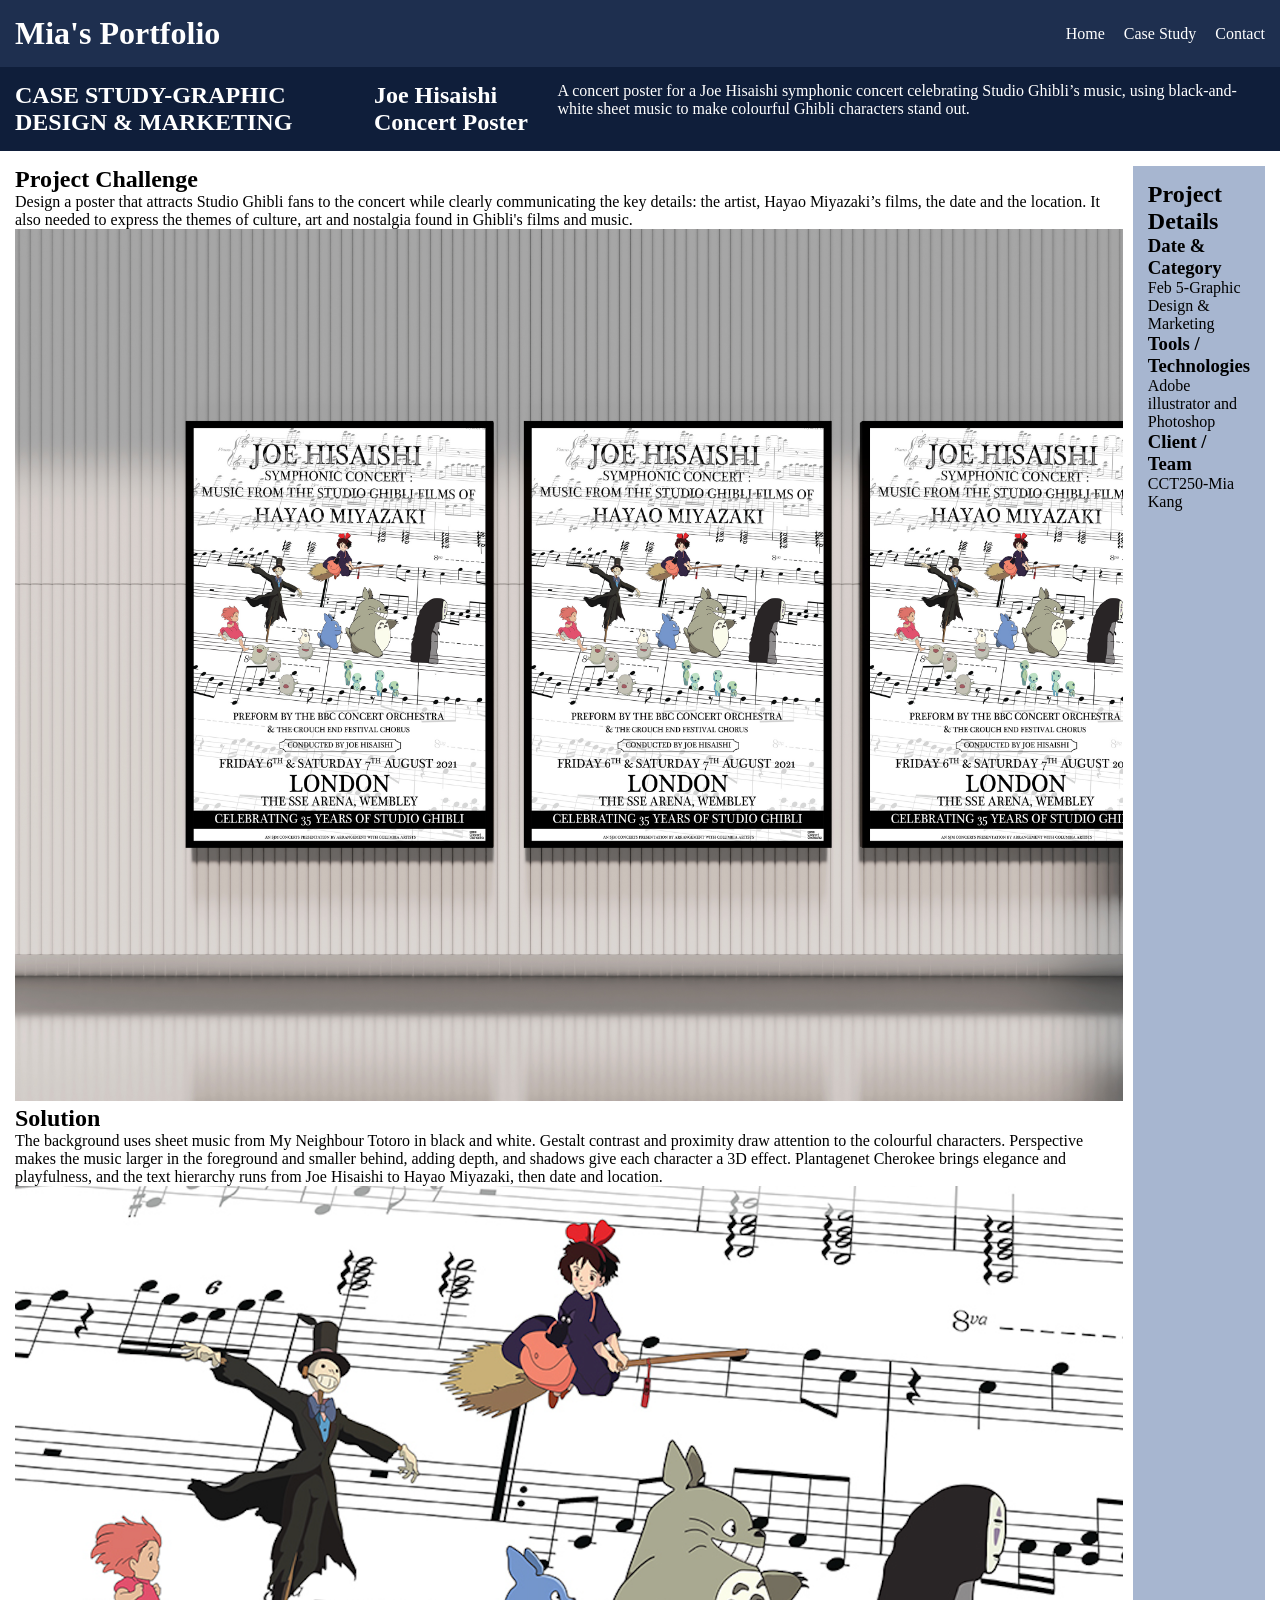
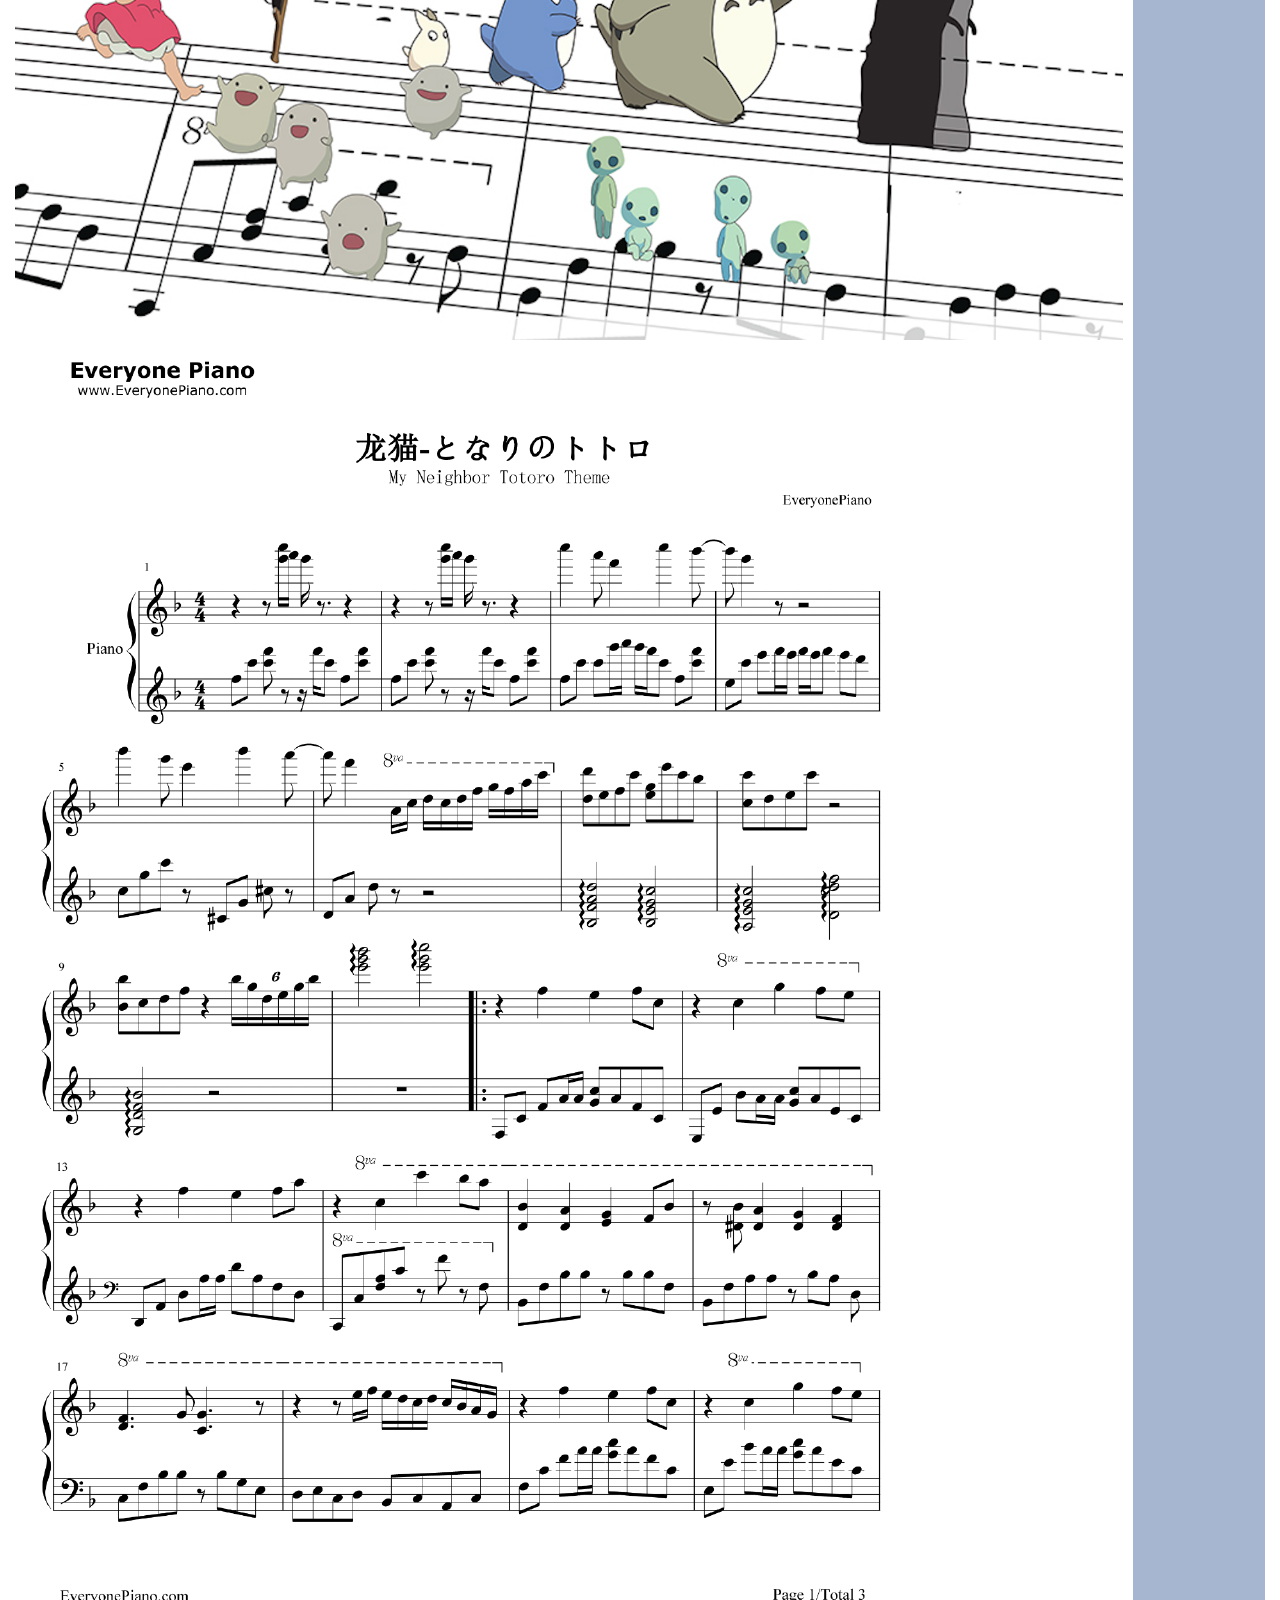
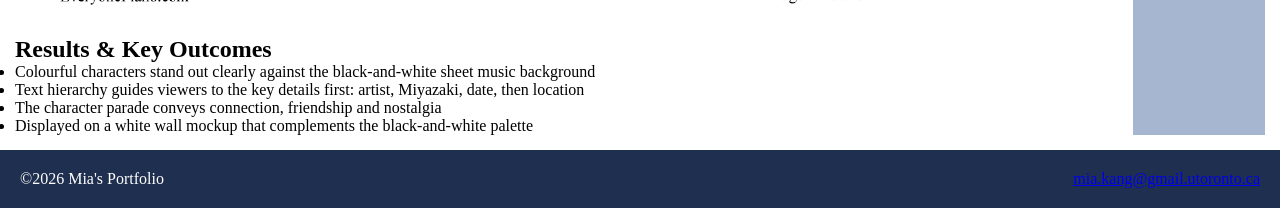
==== detail.html @ 358d39ec "ver2" ====
<!DOCTYPE html>
<html lang="en">
<head>
    <meta charset="UTF-8">
    <meta name="viewport" content="width=device-width, initial-scale=1.0">
    <title>PAGE 2</title>
    <link rel="stylesheet" href="css/style2.css"/>
</head>
<body>
    <header class="site-header">
        <h1>Mia's Portfolio</h1>
        <nav>
            <a href="index.html">Home</a>
            <a href="#">Case Study</a>
            <a href="mailto:mia.kang@gmail.utoronto.ca">Contact</a>
        </nav>
    </header>

    <main class="detail-layout">
        <section class="detail-hero">
            <h2>CASE STUDY-GRAPHIC DESIGN & MARKETING</h2>
            <h1>Joe Hisaishi Concert Poster</h1>
            <p>A concert poster for a Joe Hisaishi symphonic concert celebrating Studio Ghibli’s music, using black-and-white sheet music to make colourful Ghibli characters stand out.</p>
        </section>

        <section class="content-grid">
            <article class="Main_content_article_body">
                <h2>Project Challenge</h2>
                <p>Design a poster that attracts Studio Ghibli fans to the concert while clearly communicating the key details: the artist, Hayao Miyazaki’s films, the date and the location. It also needed to express the themes of culture, art and nostalgia found in Ghibli's films and music.</p>
                <img src="img/poster.jpg"/>
                <h2>Solution</h2>
                <p>The background uses sheet music from My Neighbour Totoro in black and white. Gestalt contrast and proximity draw attention to the colourful characters. Perspective makes the music larger in the foreground and smaller behind, adding depth, and shadows give each character a 3D effect. Plantagenet Cherokee brings elegance and playfulness, and the text hierarchy runs from Joe Hisaishi to Hayao Miyazaki, then date and location.</p>
                <img src="img/Joe_Hisaishi.jpg"/>
                <img src="img/music_sheet.jpg"/>
                <h2>Results & Key Outcomes</h2>
                <ul>
                    <li>Colourful characters stand out clearly against the black-and-white sheet music background</li>
                    <li>Text hierarchy guides viewers to the key details first: artist, Miyazaki, date, then location</li>
                    <li>The character parade conveys connection, friendship and nostalgia</li>
                    <li>Displayed on a white wall mockup that complements the black-and-white palette</li>
                </ul>
            </article>
            <article class="Spec_Sidebar">
                <h2>Project Details</h2>
                <h3>Date & Category</h3>
                <p>Feb 5-Graphic Design & Marketing</p>
                <h3>Tools / Technologies</h3>
                <p>Adobe illustrator and Photoshop</p>
                <h3>Client / Team</h3>
                <p>CCT250-Mia Kang</p>
            </article>
        </section>
    </main>
    
    <footer class="site-footer">
        <p>&copy;2026 Mia's Portfolio</p>
        <a href="#">mia.kang@gmail.utoronto.ca</a>
    </footer>
</body>
</html>
---- css/style2.css ----
*{
    padding:0px;
    margin:0px;
    box-sizing: border-box;
}

.site-header {
    display: flex;
    justify-content: space-between;
    align-items: center;
    background-color: #1E2F4F;
    padding: 15px;
    color: white;
}

.site-header img{
    height: 40px;
    width: auto;
}

.site-header nav a{
    margin-left: 15px;
    text-decoration: none;
    color: white;
}

.detail-hero{
    display: flex;
    color: white;
    background-color: #0f1e3a;
    padding: 15px;
}

.content-grid{
    display: flex;
    grid-template-columns: 3fr 1fr;
    padding: 15px;
    gap: 10px;
}

.Main_content_article_body img{
    max-width: 100%;
}

.Spec_Sidebar{
    background-color: #A7b6D0;
    padding: 15px;
}

.site-footer{
    display:flex;
    justify-content: space-between;
    align-items: center;
    background-color: #1e2f4f;
    color: white;
    padding: 20px;
}

@media(max-width:768px){
    .hero-grid{
        grid-template-columns: 1fr;
    }
    .cards-gallery{
        grid-template-columns: 1fr;
    }
}
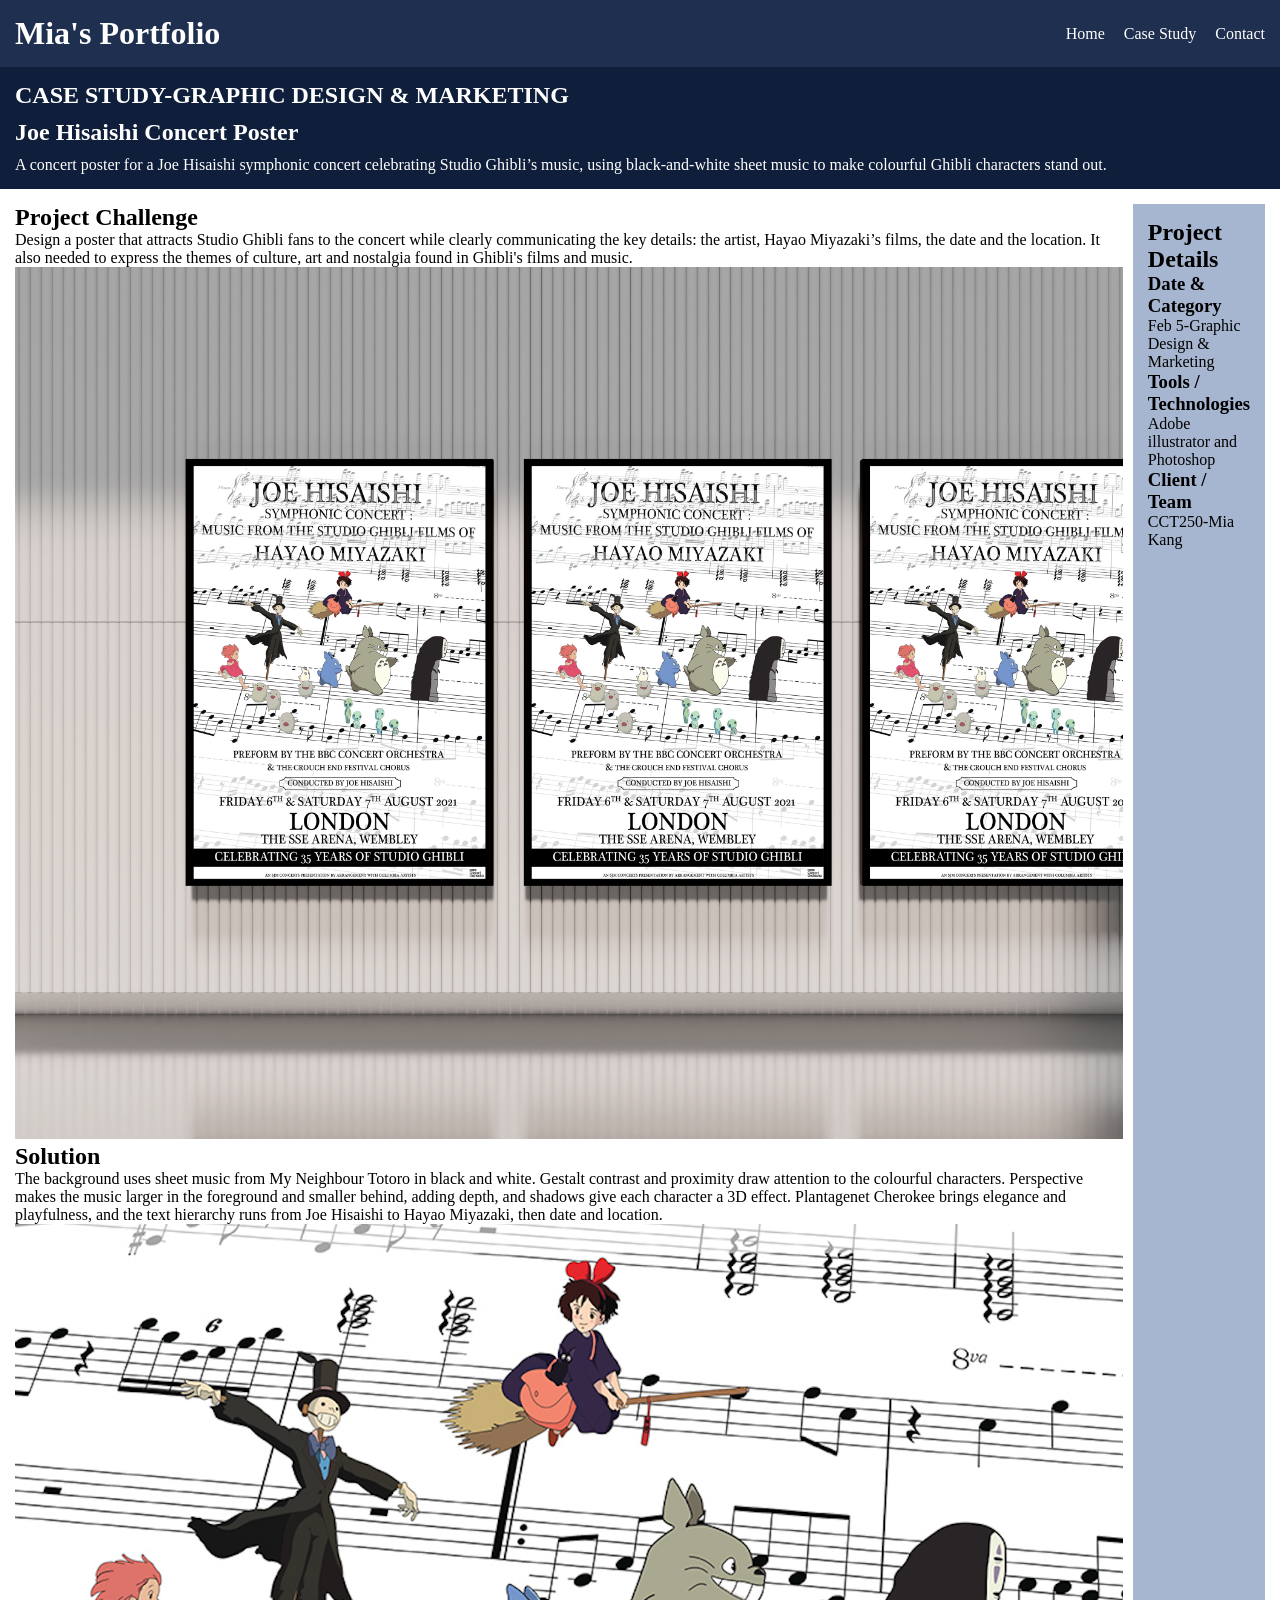
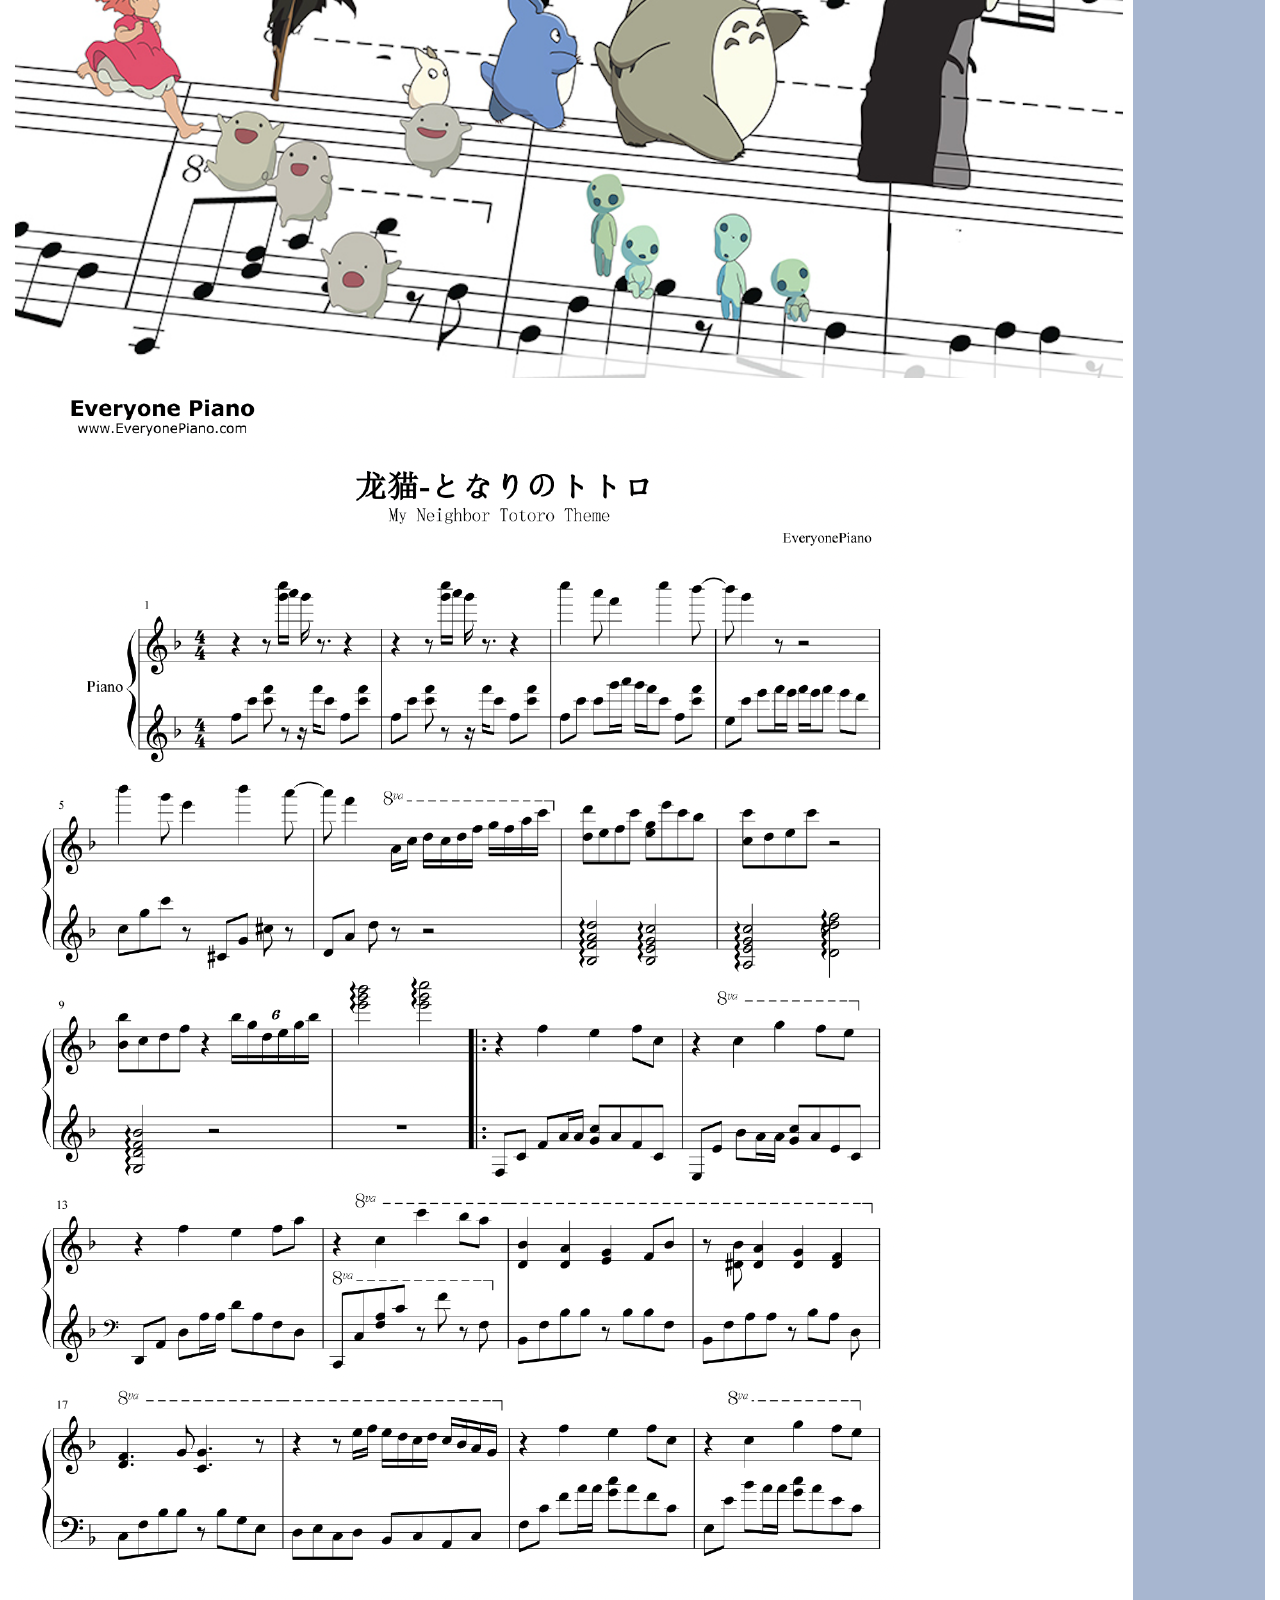
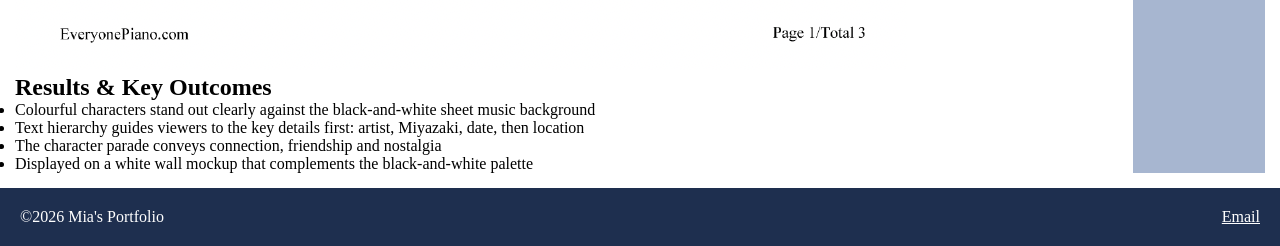
==== commit 656c51a3: "ver5" ====
--- a/detail.html
+++ b/detail.html
@@ -54,7 +54,7 @@
     
     <footer class="site-footer">
         <p>&copy;2026 Mia's Portfolio</p>
-        <a href="#">mia.kang@gmail.utoronto.ca</a>
+        <a href="mia.kang@mail.utoronto.ca">Email</a>
     </footer>
 </body>
 </html>
--- a/css/style2.css
+++ b/css/style2.css
@@ -26,9 +26,11 @@
 
 .detail-hero{
     display: flex;
+    flex-direction: column;
     color: white;
     background-color: #0f1e3a;
     padding: 15px;
+    gap: 10px;
 }
 
 .content-grid{
@@ -45,6 +47,7 @@
 .Spec_Sidebar{
     background-color: #A7b6D0;
     padding: 15px;
+    gap: 10px;
 }
 
 .site-footer{
@@ -55,12 +58,11 @@
     color: white;
     padding: 20px;
 }
+.site-footer a{
+    color: white;
+}
 
 @media(max-width:768px){
-    .hero-grid{
+    .Spec_Sidebar{
         grid-template-columns: 1fr;
-    }
-    .cards-gallery{
-        grid-template-columns: 1fr;
-    }
 }
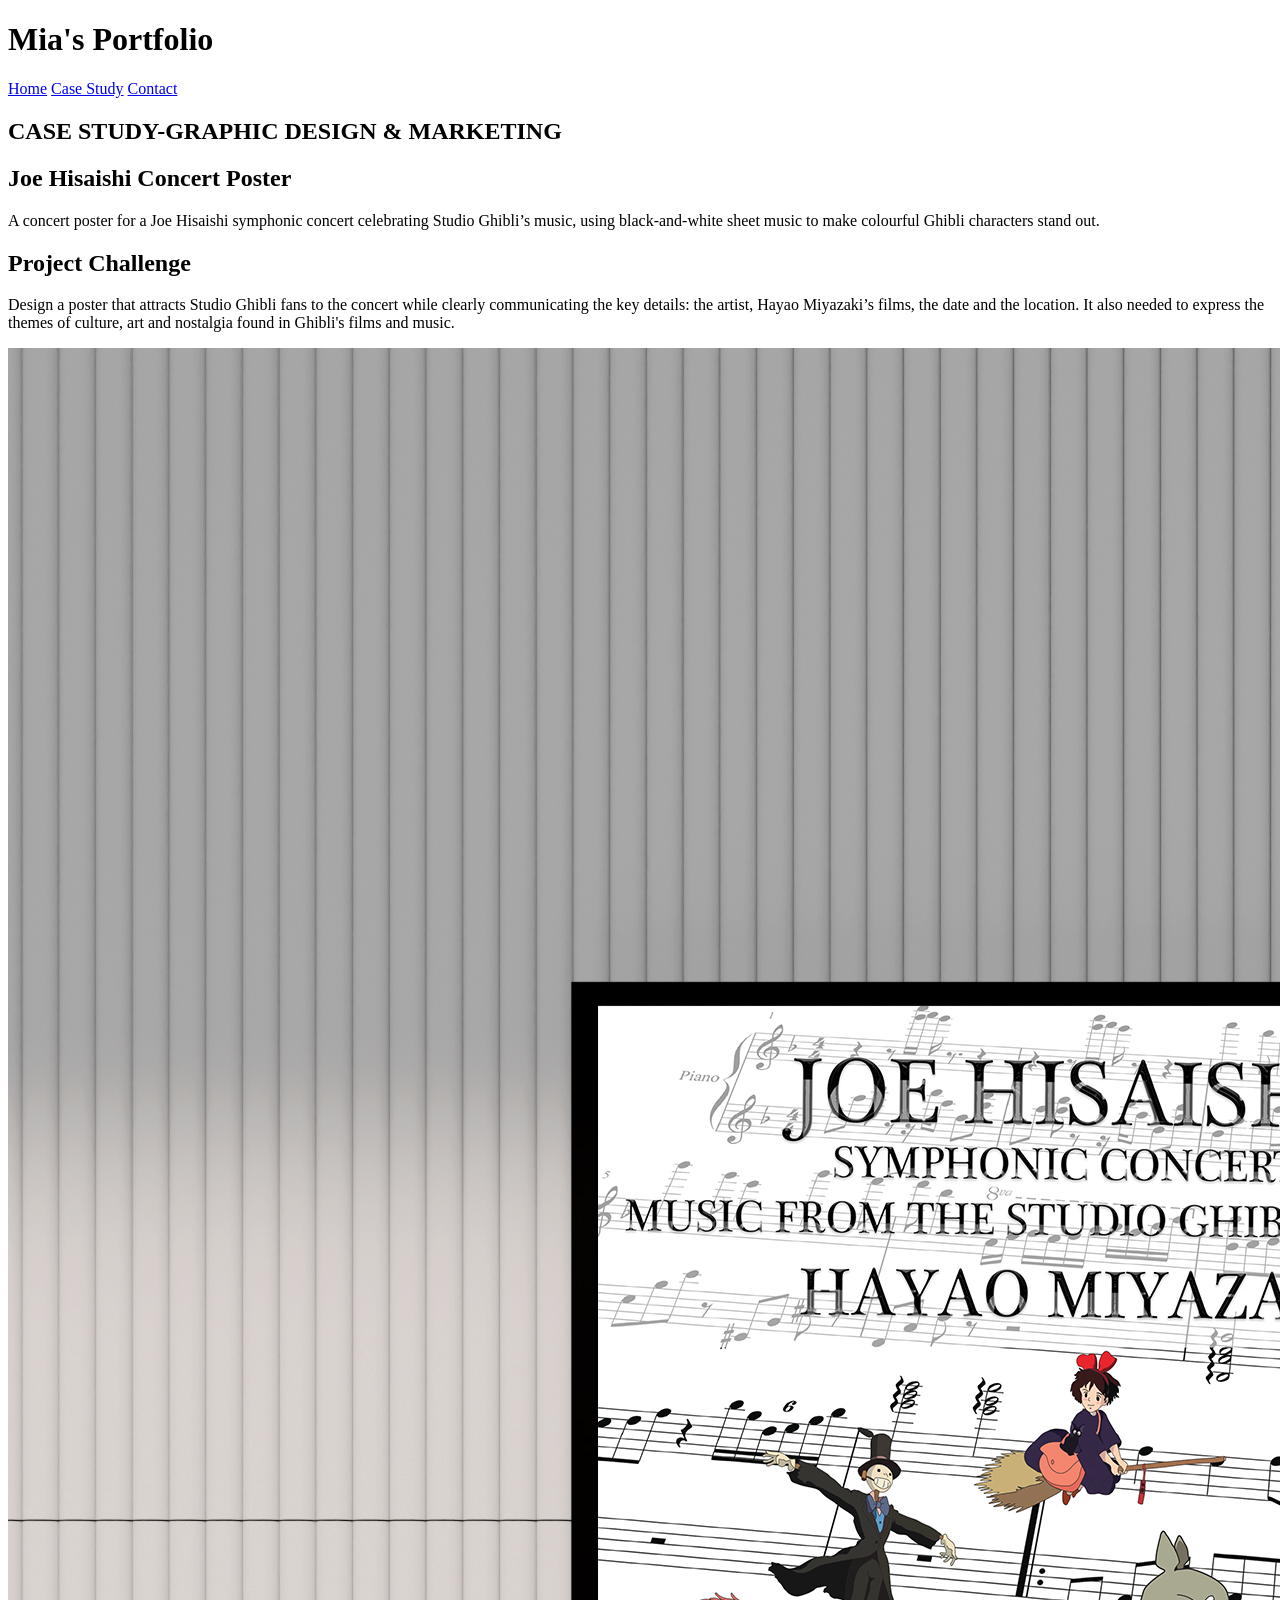
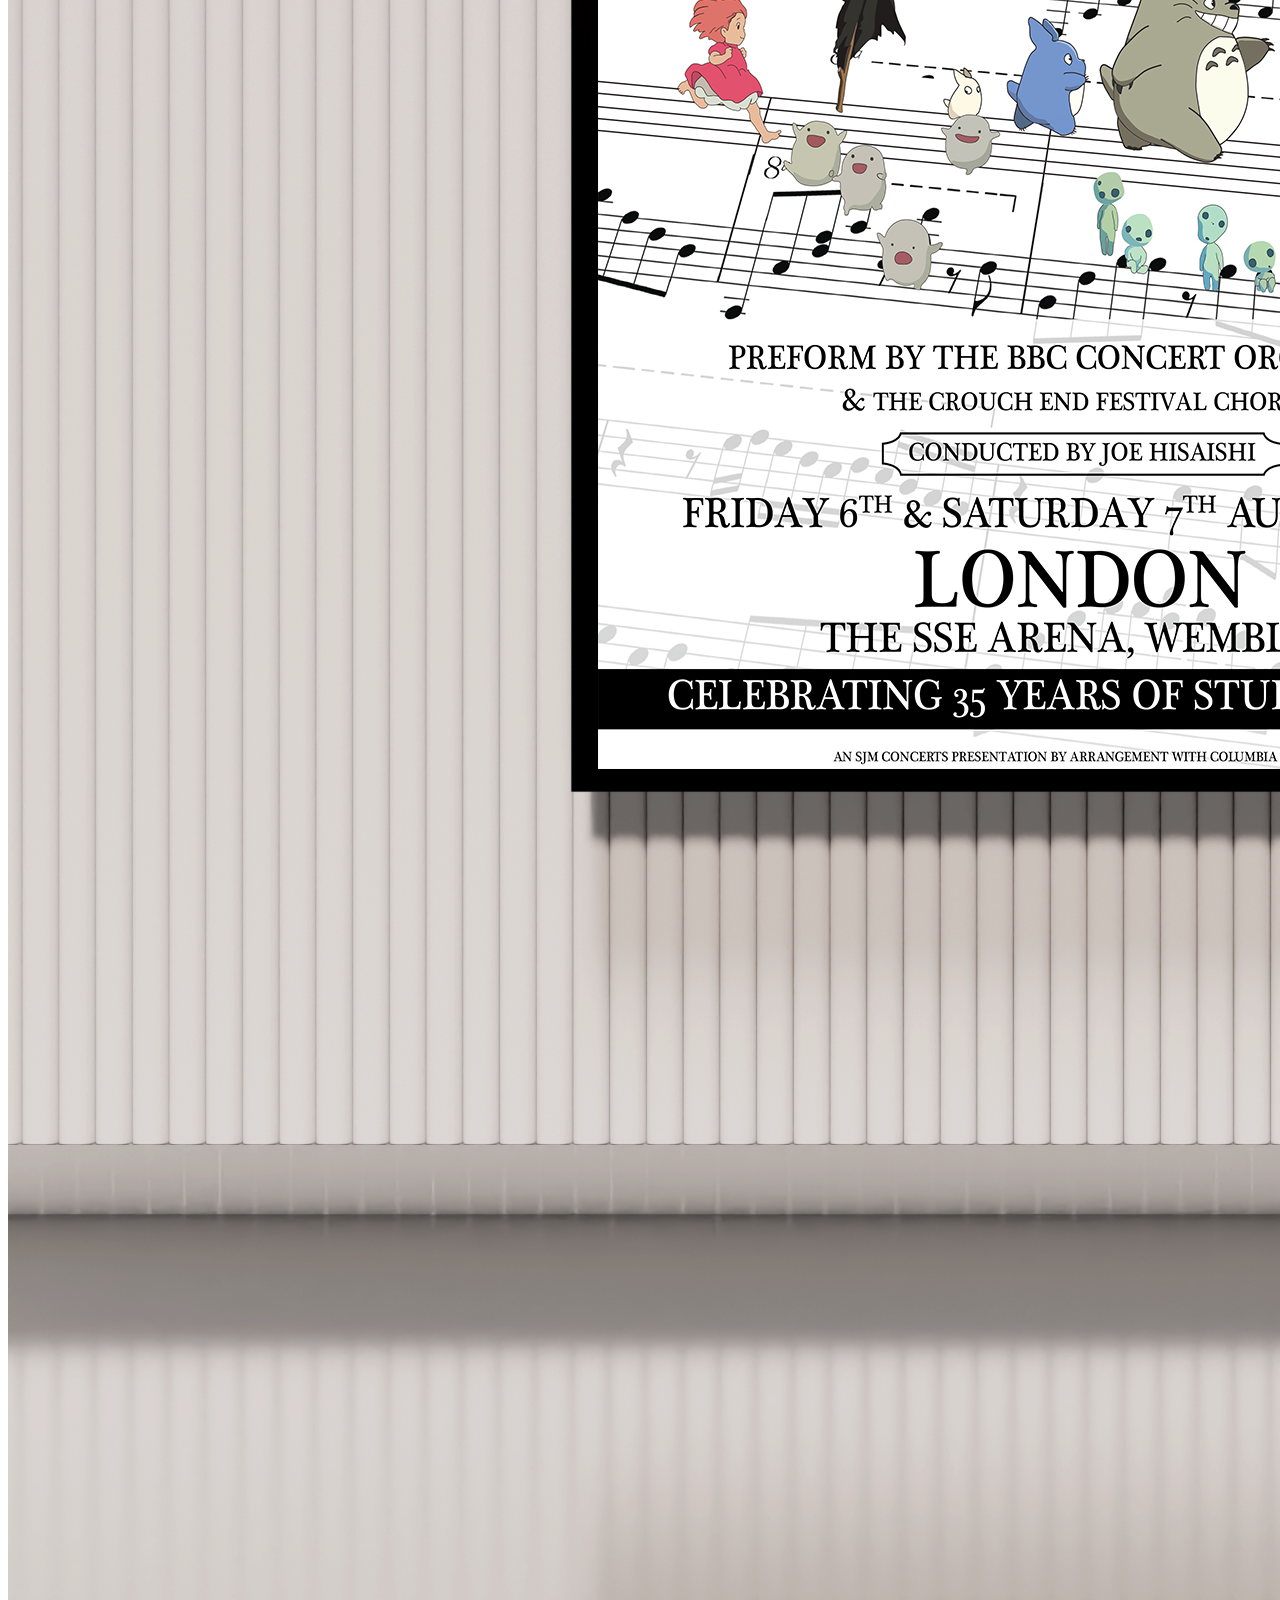
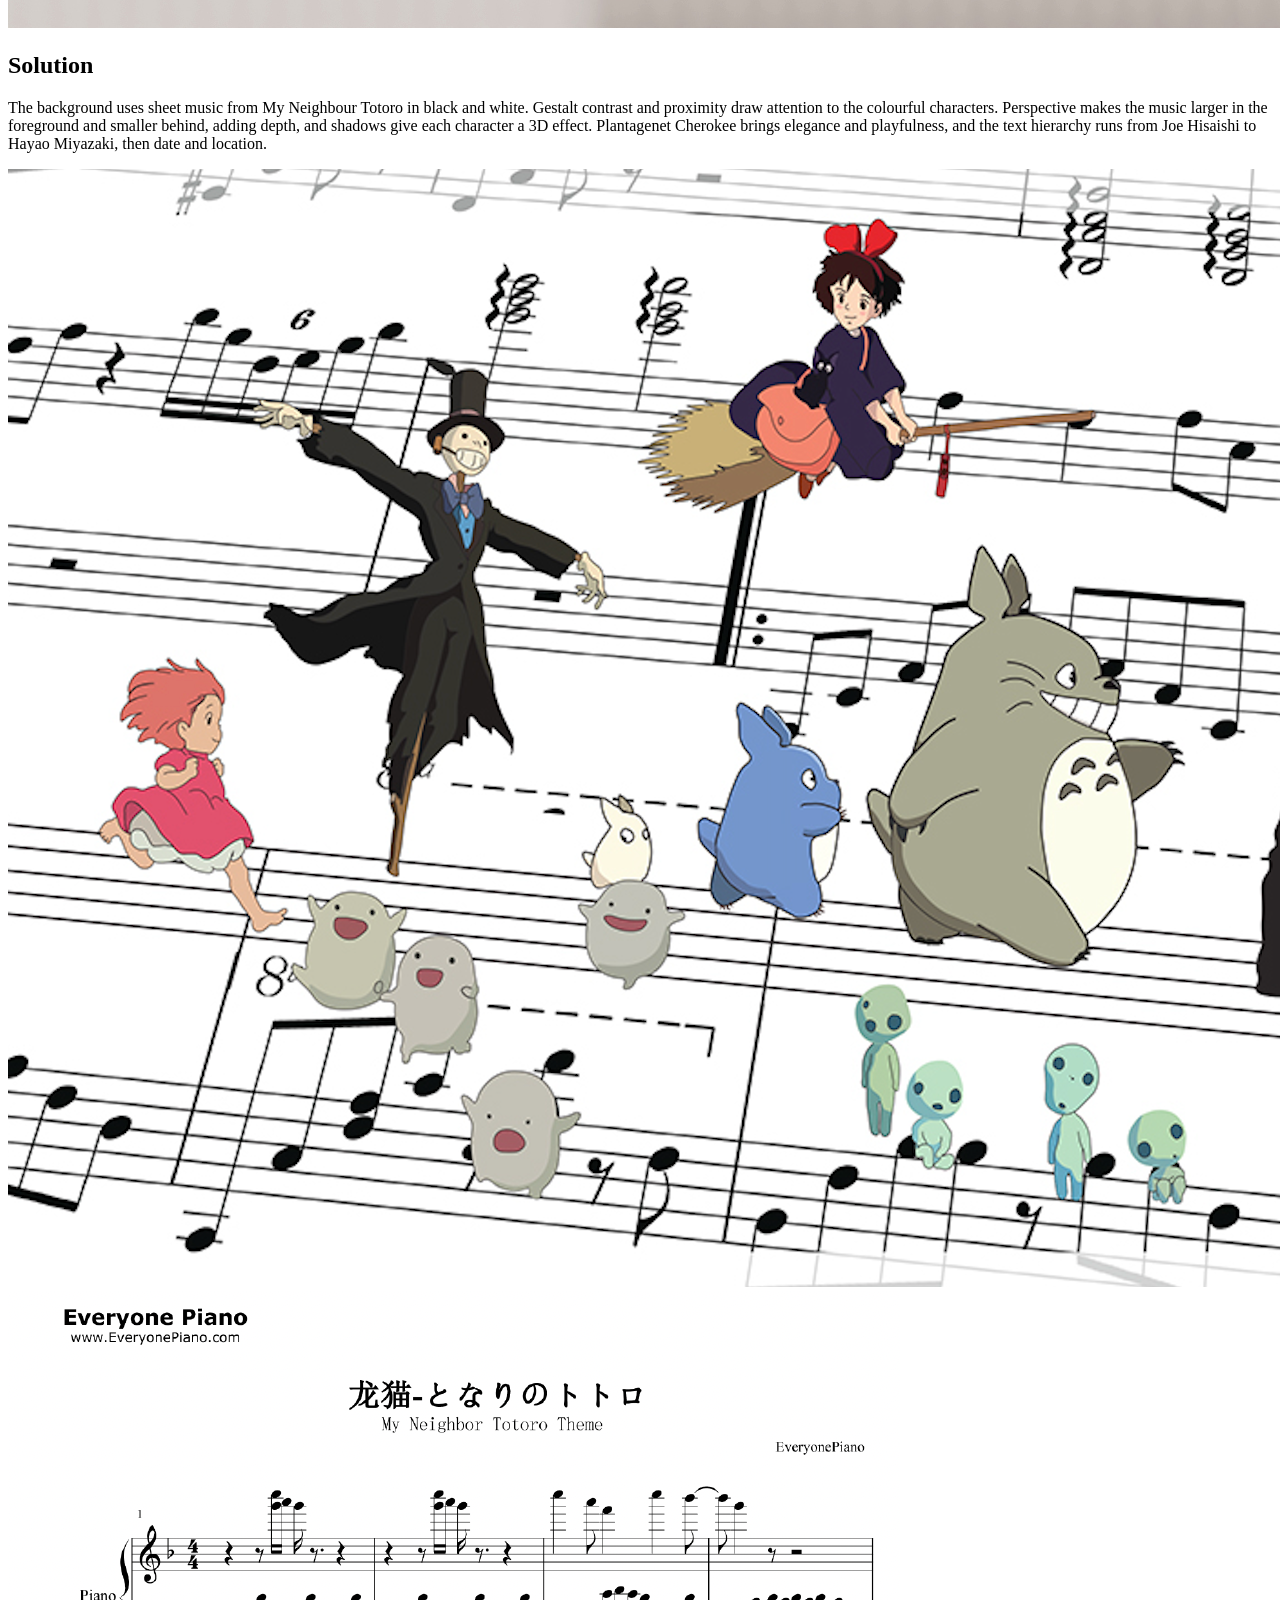
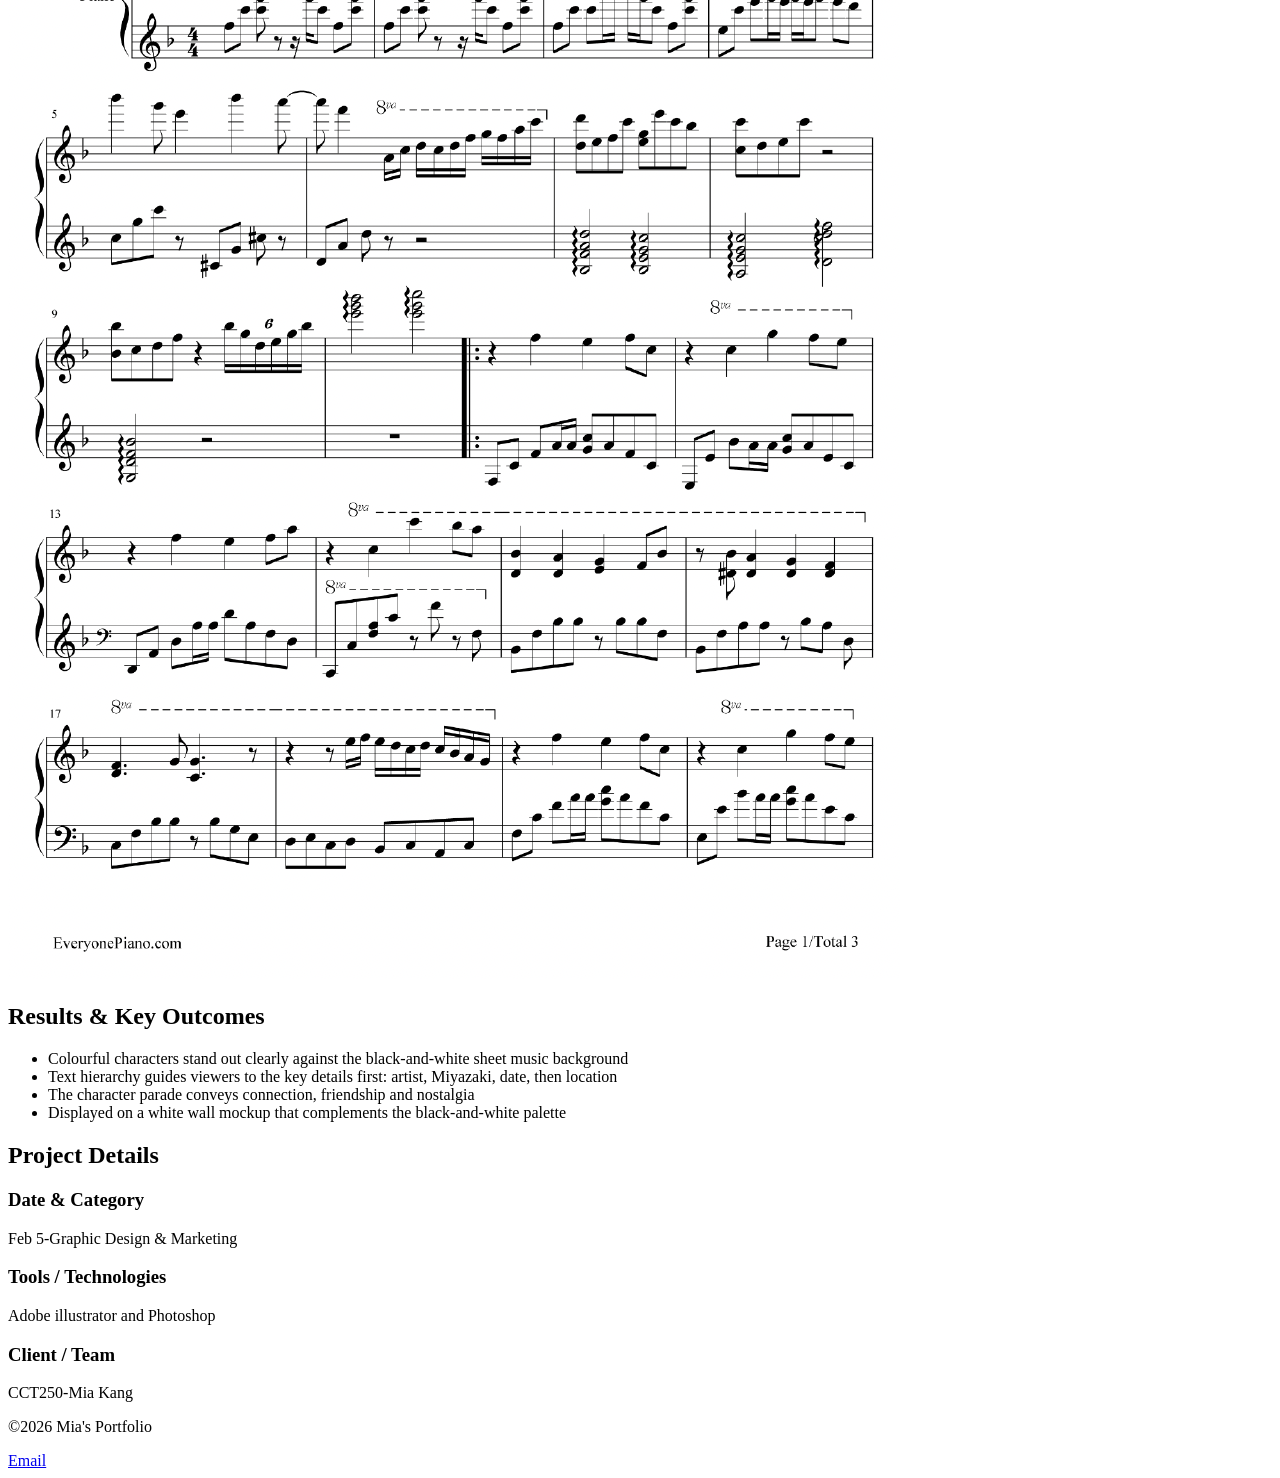
==== commit 2411c1d9: "ver6" ====
--- a/detail.html
+++ b/detail.html
@@ -54,7 +54,7 @@
     
     <footer class="site-footer">
         <p>&copy;2026 Mia's Portfolio</p>
-        <a href="mia.kang@mail.utoronto.ca">Email</a>
+        <a href="mailto:mia.kang@mail.utoronto.ca">Email</a>
     </footer>
 </body>
 </html>
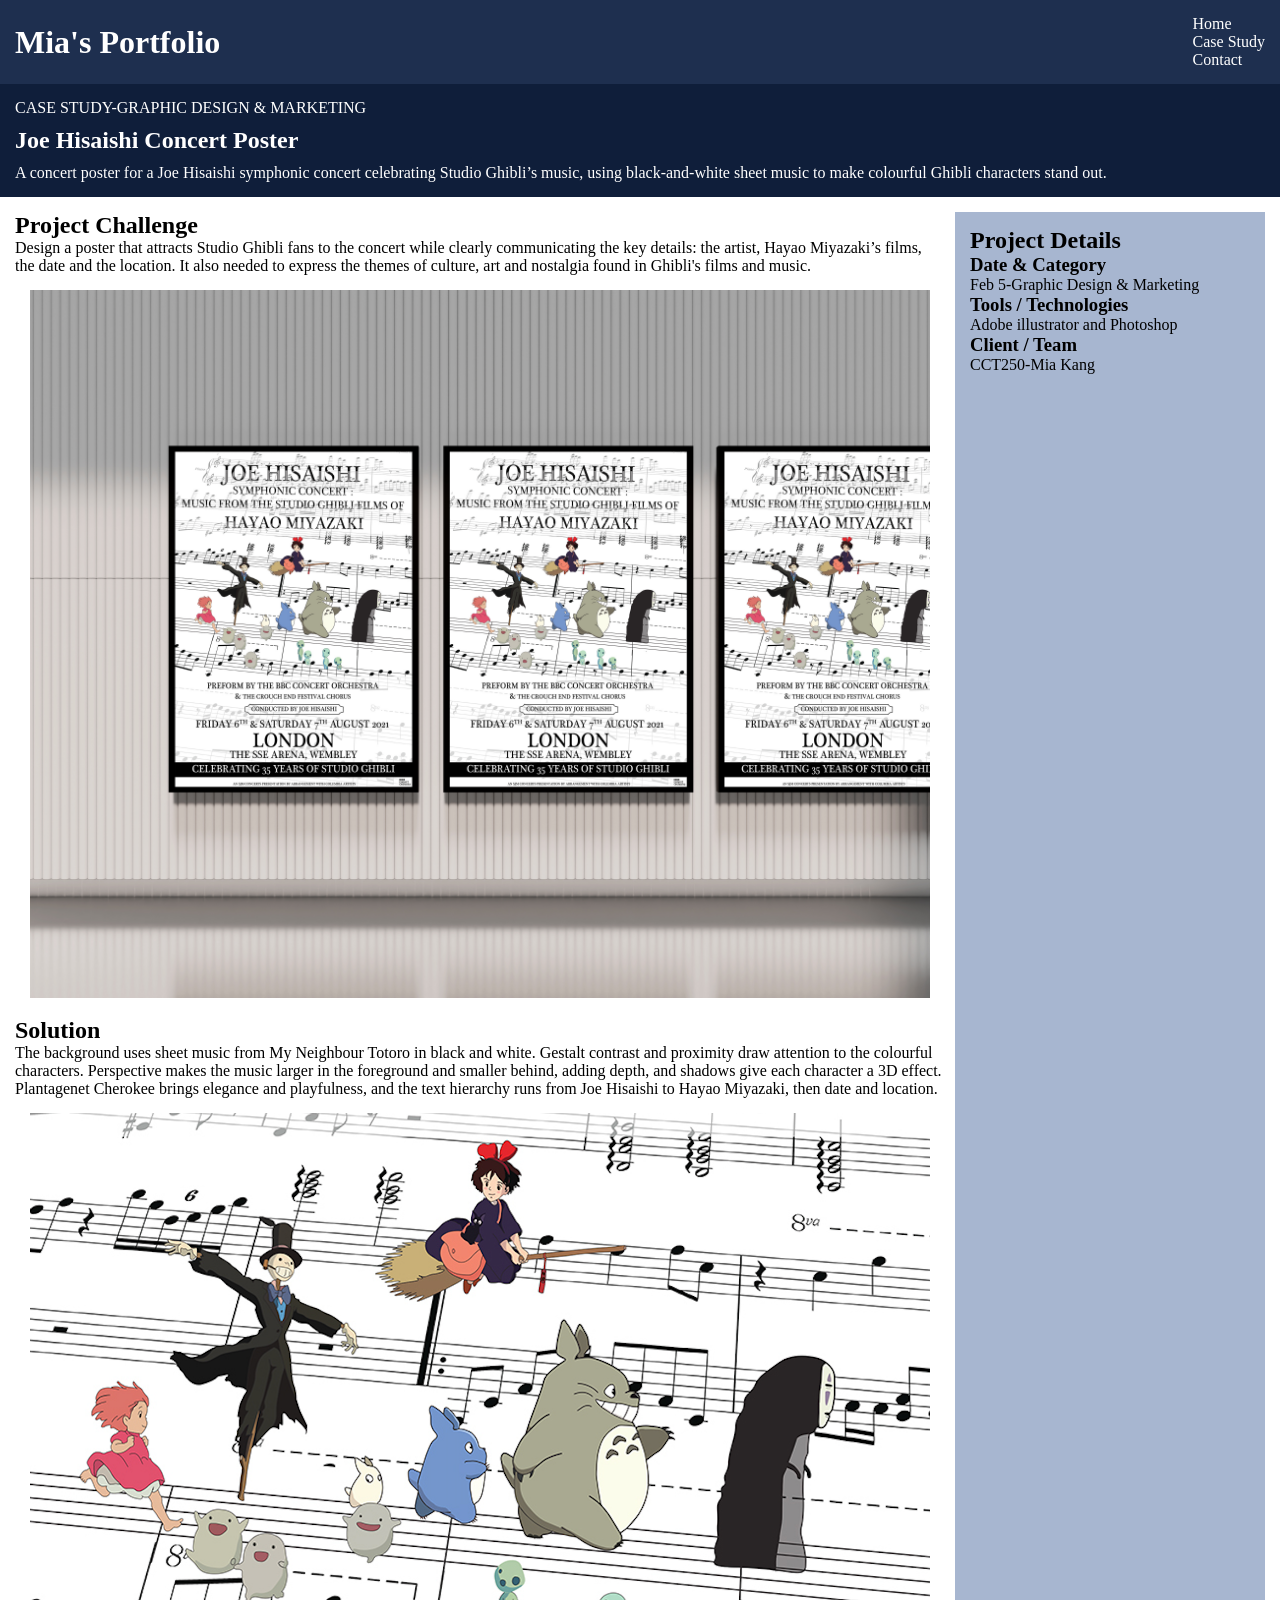
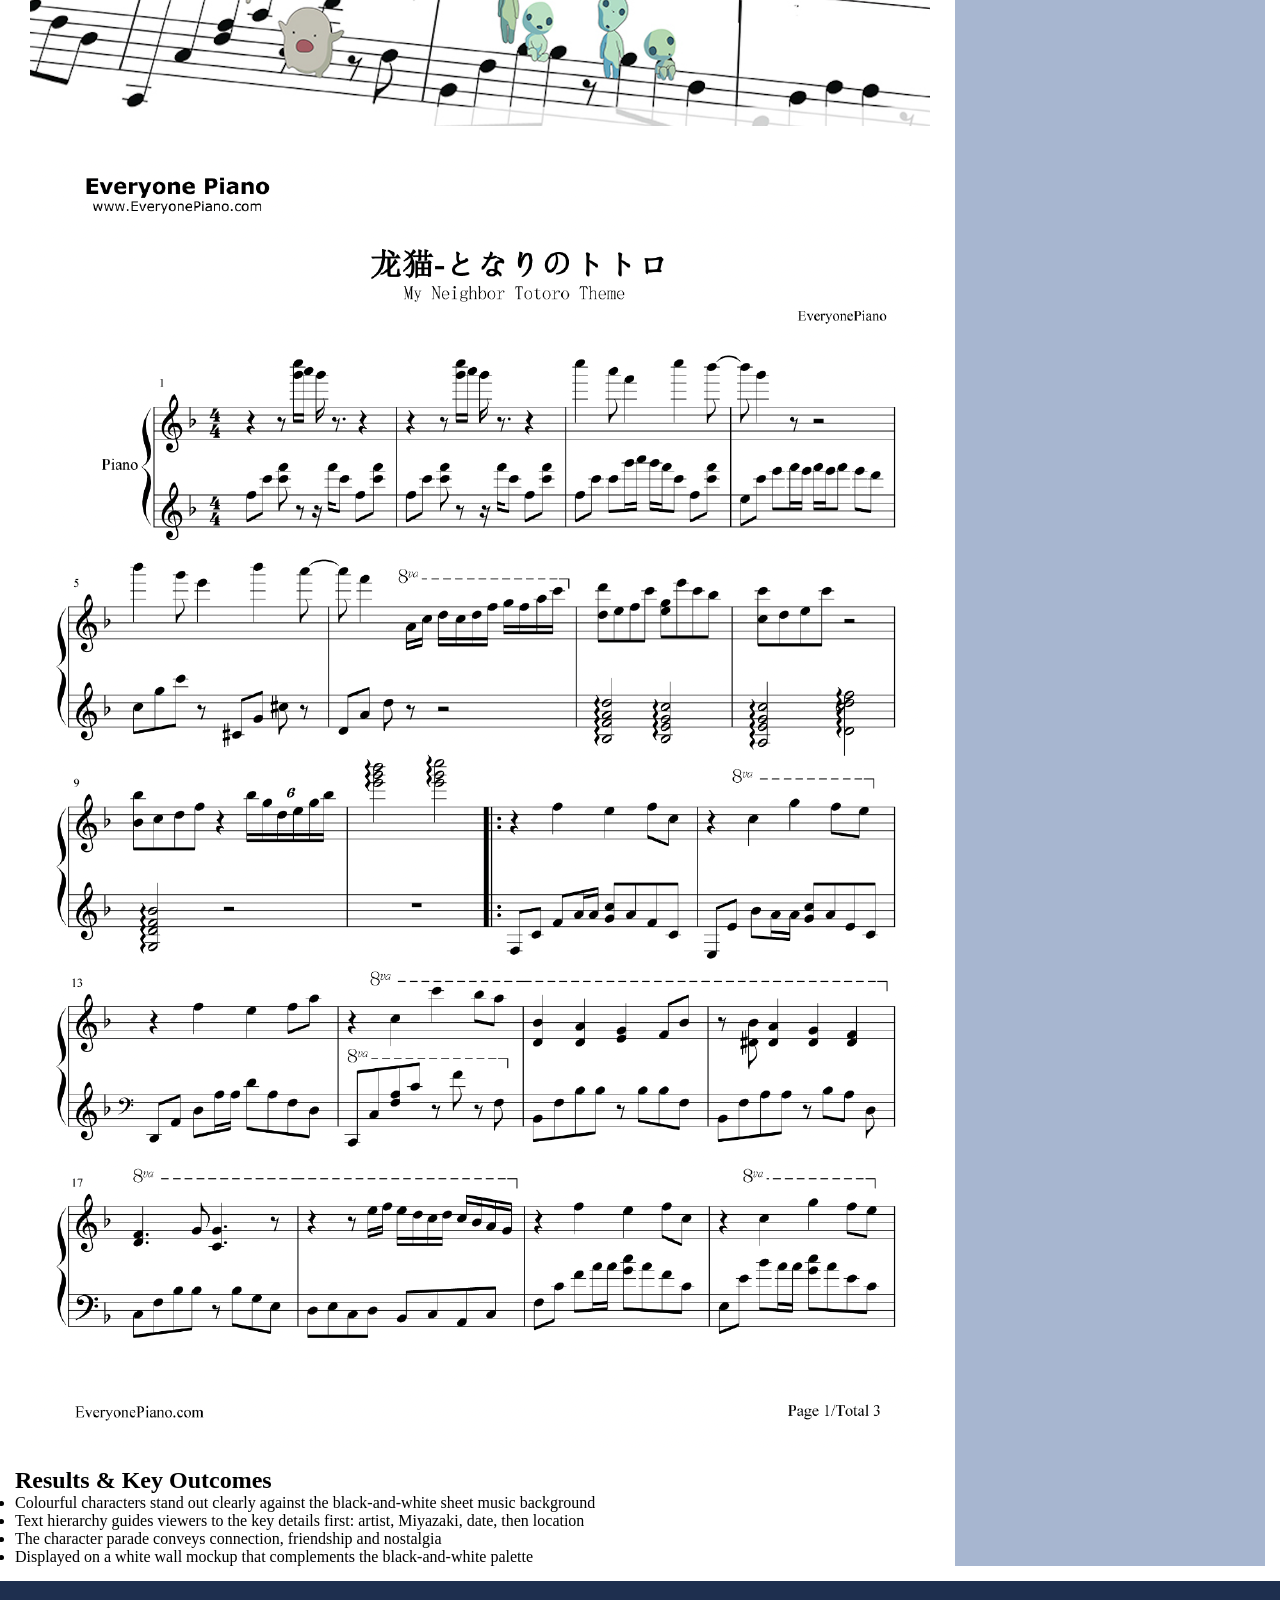
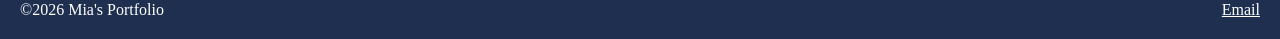
==== commit 3be5f536: "ver8" ====
--- a/detail.html
+++ b/detail.html
@@ -4,21 +4,21 @@
     <meta charset="UTF-8">
     <meta name="viewport" content="width=device-width, initial-scale=1.0">
     <title>PAGE 2</title>
-    <link rel="stylesheet" href="css/style2.css"/>
+    <link rel="stylesheet" href="css/style.css"/>
 </head>
 <body>
     <header class="site-header">
         <h1>Mia's Portfolio</h1>
         <nav>
             <a href="index.html">Home</a>
-            <a href="#">Case Study</a>
-            <a href="mailto:mia.kang@gmail.utoronto.ca">Contact</a>
+            <a href="detail.html">Case Study</a>
+            <a href="mailto:mia.kang@mail.utoronto.ca">Contact</a>
         </nav>
     </header>
 
     <main class="detail-layout">
         <section class="detail-hero">
-            <h2>CASE STUDY-GRAPHIC DESIGN & MARKETING</h2>
+            <p>CASE STUDY-GRAPHIC DESIGN & MARKETING</p>
             <h1>Joe Hisaishi Concert Poster</h1>
             <p>A concert poster for a Joe Hisaishi symphonic concert celebrating Studio Ghibli’s music, using black-and-white sheet music to make colourful Ghibli characters stand out.</p>
         </section>
--- a/css/style.css
+++ b/css/style.css
@@ -0,0 +1,128 @@
+*{
+    padding:0px;
+    margin:0px;
+    box-sizing: border-box;
+}
+
+.site-header {
+    display: flex;
+    justify-content: space-between;
+    align-items: center;
+    background-color: #1E2F4F;
+    padding: 15px;
+    color: white;
+}
+
+.site-header img{
+    height: 40px;
+    width: auto;
+}
+
+.site-header nav a{
+    display: flex;
+    gap: 15px;
+    text-decoration: none;
+    color: white;
+}
+
+.hero-grid{
+    display: grid; 
+    grid-template-columns: 1fr;
+}
+
+.primary-spotlight-banner{
+    background-color: #0F1E3A;
+    display: flex;
+    flex-direction: column;
+    padding: 30px;
+    gap: 15px;
+    color: white;
+}
+
+.Sidebar-Stats{
+    background-color: #A7B6D0;
+    display: flex;
+    flex-direction: column;
+    padding: 30px;
+    gap: 20px;
+}
+
+.cards-gallery{
+    display: grid;
+    justify-content: space-between;
+    grid-template-columns: repeat(auto-fit, minmax(280px, 1fr));
+    gap: 24px;
+}
+
+.gallery-heading {
+    grid-column: 1 / -1;
+    padding: 20px 15px;
+}
+
+.card{
+    display: flex;
+    flex-direction: column;
+    background-color: white;
+    padding: 15px;
+    gap: 10px;
+}
+
+.card img{
+    width: 100%;
+    aspect-ratio: 16/9;
+    object-fit: cover;
+}
+
+.card .btn-action{
+    margin-top: auto;
+    background-color: #A7b6D0;
+    color: white;
+    text-decoration: none;
+}
+
+.detail-hero{
+    display: flex;
+    flex-direction: column;
+    color: white;
+    background-color: #0f1e3a;
+    padding: 15px;
+    gap: 10px;
+}
+
+.content-grid{
+    display: grid;
+    grid-template-columns: 1fr;
+    padding: 15px;
+    gap: 10px;
+}
+
+.Main_content_article_body img{
+    max-width: 100%;
+    padding: 15px;
+}
+
+.Spec_Sidebar{
+    background-color: #A7b6D0;
+    padding: 15px;
+}
+
+.site-footer{
+    display:flex;
+    justify-content: space-between;
+    align-items: center;
+    background-color: #1e2f4f;
+    color: white;
+    padding: 20px;
+}
+.site-footer a{
+    color: white;
+}
+
+@media(min-width:768px){
+    .hero-grid{
+        grid-template-columns: 2fr 1fr;
+    }
+    .content-grid{
+        grid-template-columns: 3fr 1fr;;
+    }
+}
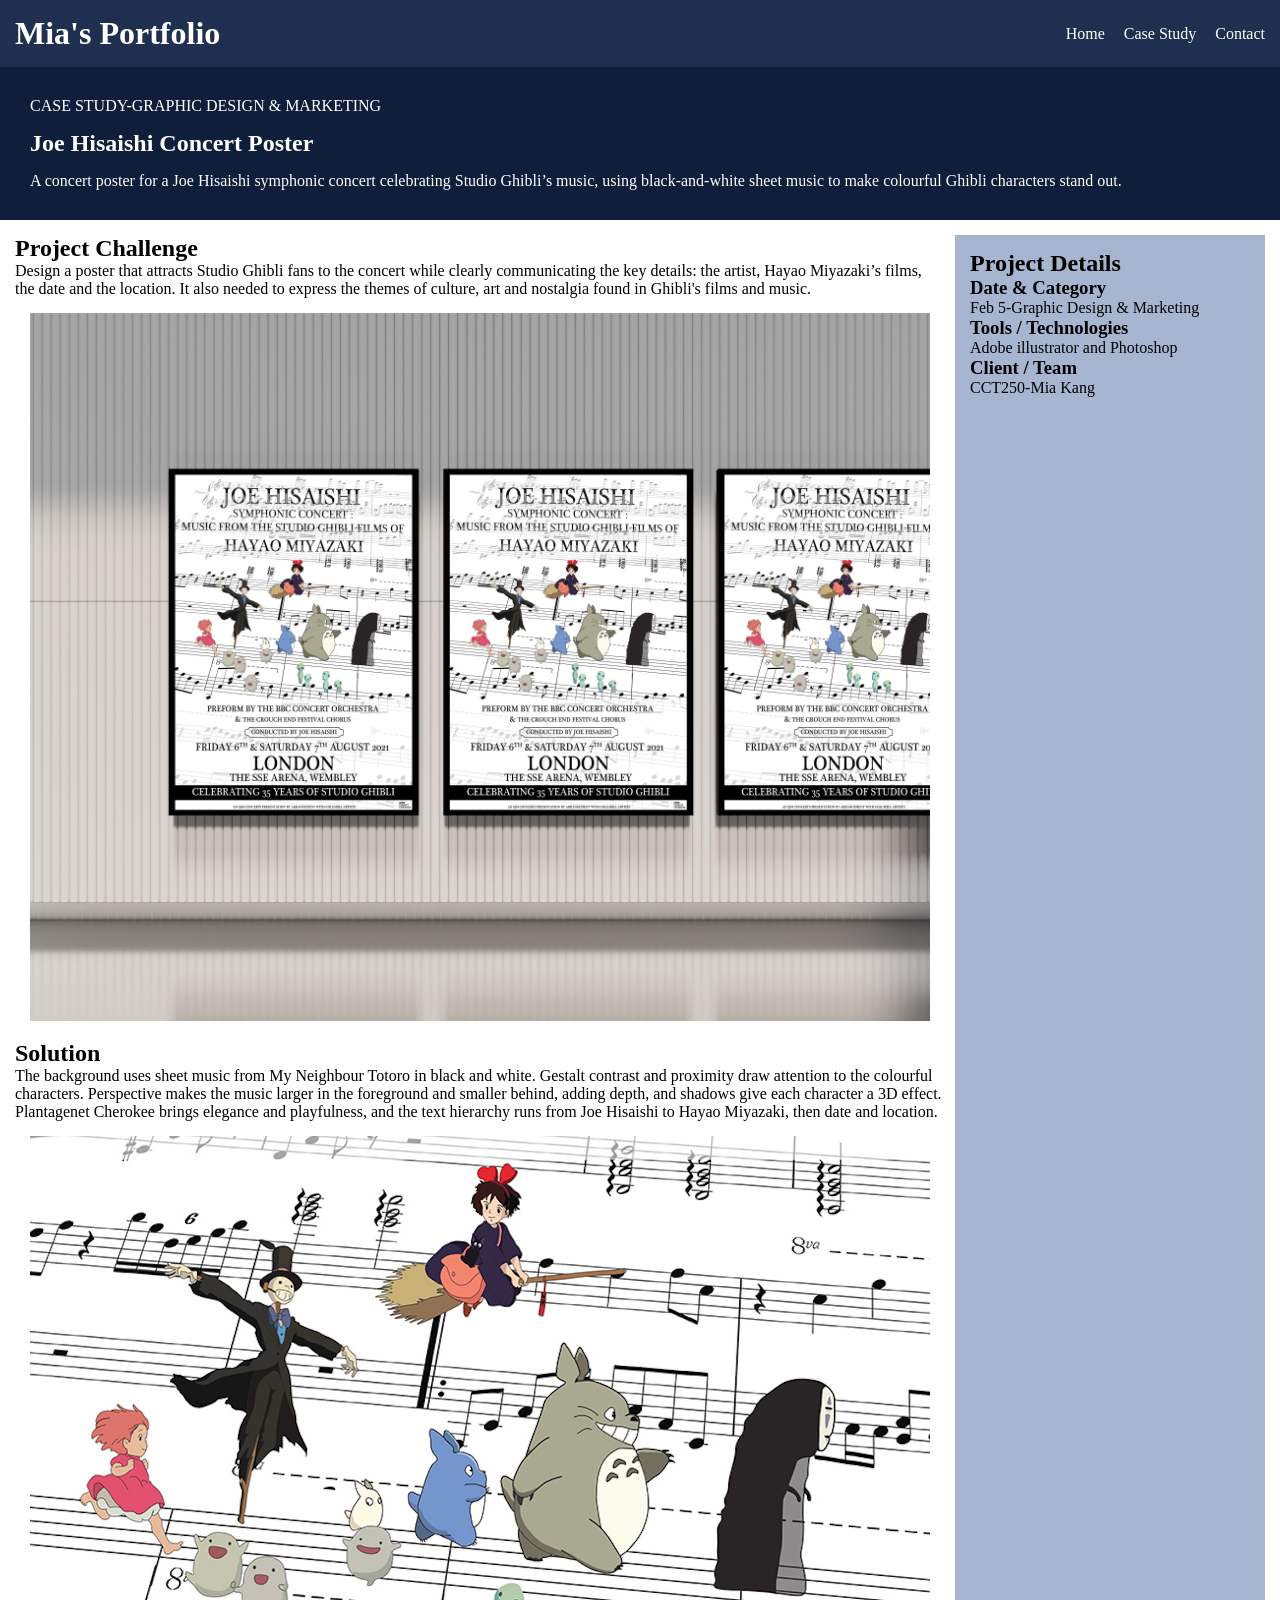
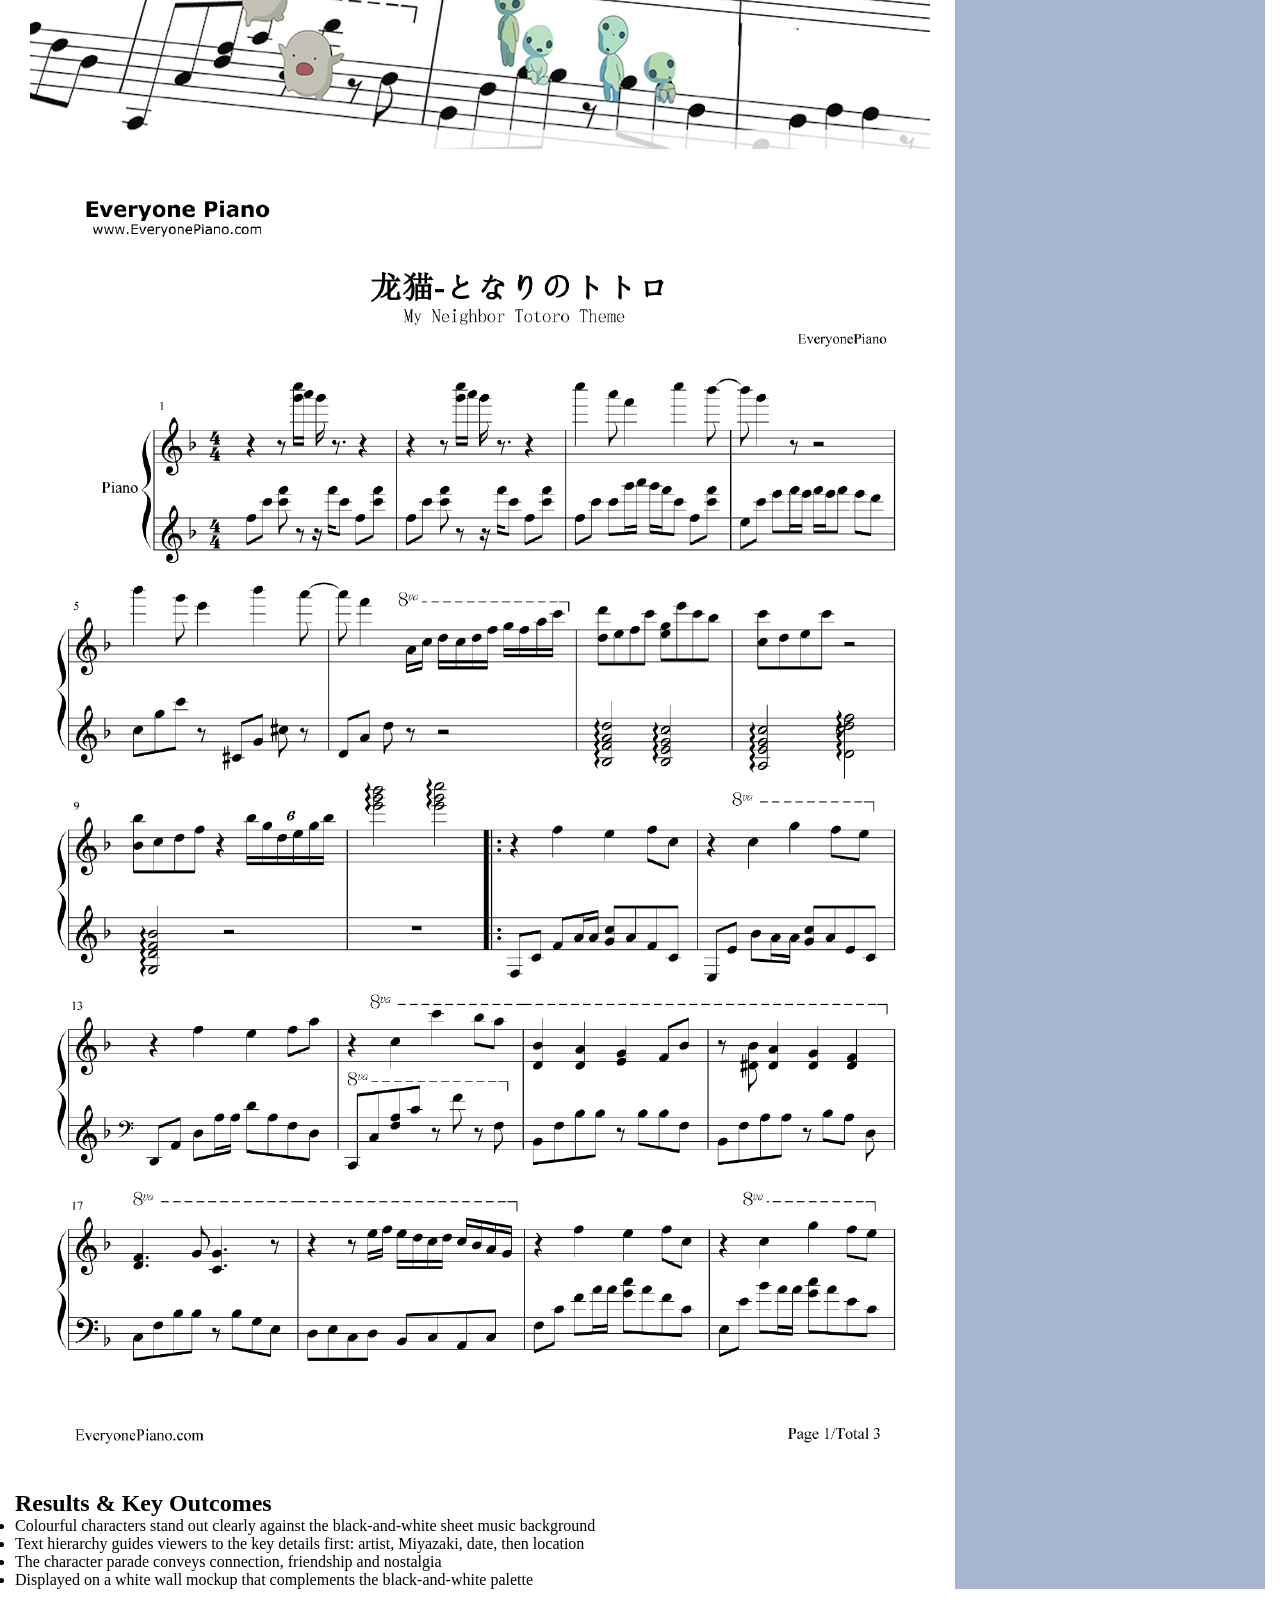
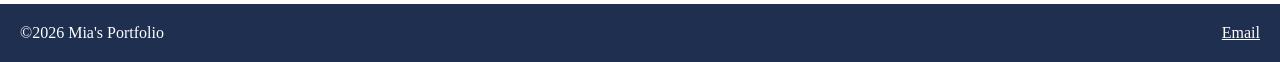
==== commit 398cd0b8: "ver9" ====
--- a/detail.html
+++ b/detail.html
@@ -18,7 +18,7 @@
 
     <main class="detail-layout">
         <section class="detail-hero">
-            <p>CASE STUDY-GRAPHIC DESIGN & MARKETING</p>
+            <p>CASE STUDY-GRAPHIC DESIGN & MARKETING</>
             <h1>Joe Hisaishi Concert Poster</h1>
             <p>A concert poster for a Joe Hisaishi symphonic concert celebrating Studio Ghibli’s music, using black-and-white sheet music to make colourful Ghibli characters stand out.</p>
         </section>
--- a/css/style.css
+++ b/css/style.css
@@ -19,8 +19,7 @@
 }
 
 .site-header nav a{
-    display: flex;
-    gap: 15px;
+    margin-left: 15px;
     text-decoration: none;
     color: white;
 }
@@ -37,6 +36,10 @@
     padding: 30px;
     gap: 15px;
     color: white;
+}
+
+.primary-spotlight-banner{
+    color:white;
 }
 
 .Sidebar-Stats{
@@ -75,8 +78,6 @@
 
 .card .btn-action{
     margin-top: auto;
-    background-color: #A7b6D0;
-    color: white;
     text-decoration: none;
 }
 
@@ -85,8 +86,8 @@
     flex-direction: column;
     color: white;
     background-color: #0f1e3a;
-    padding: 15px;
-    gap: 10px;
+    padding: 30px;
+    gap: 15px;
 }
 
 .content-grid{
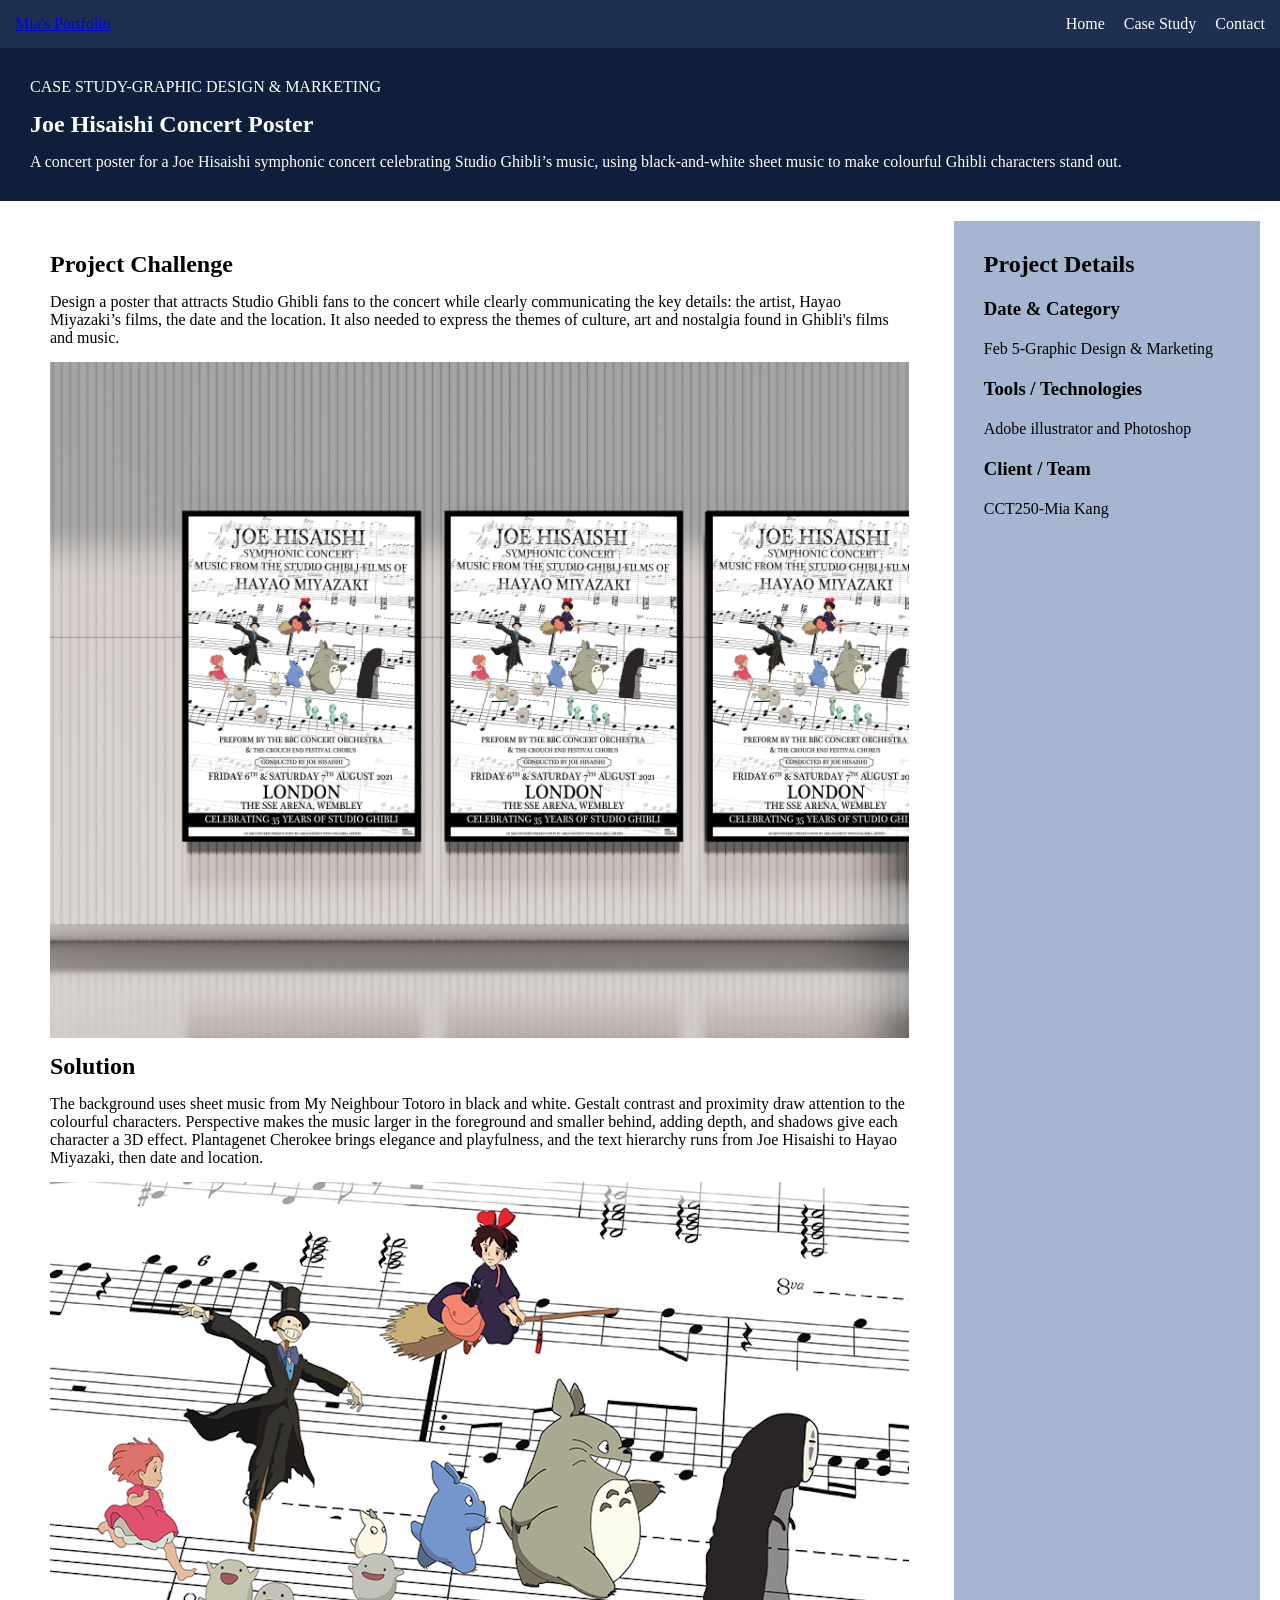
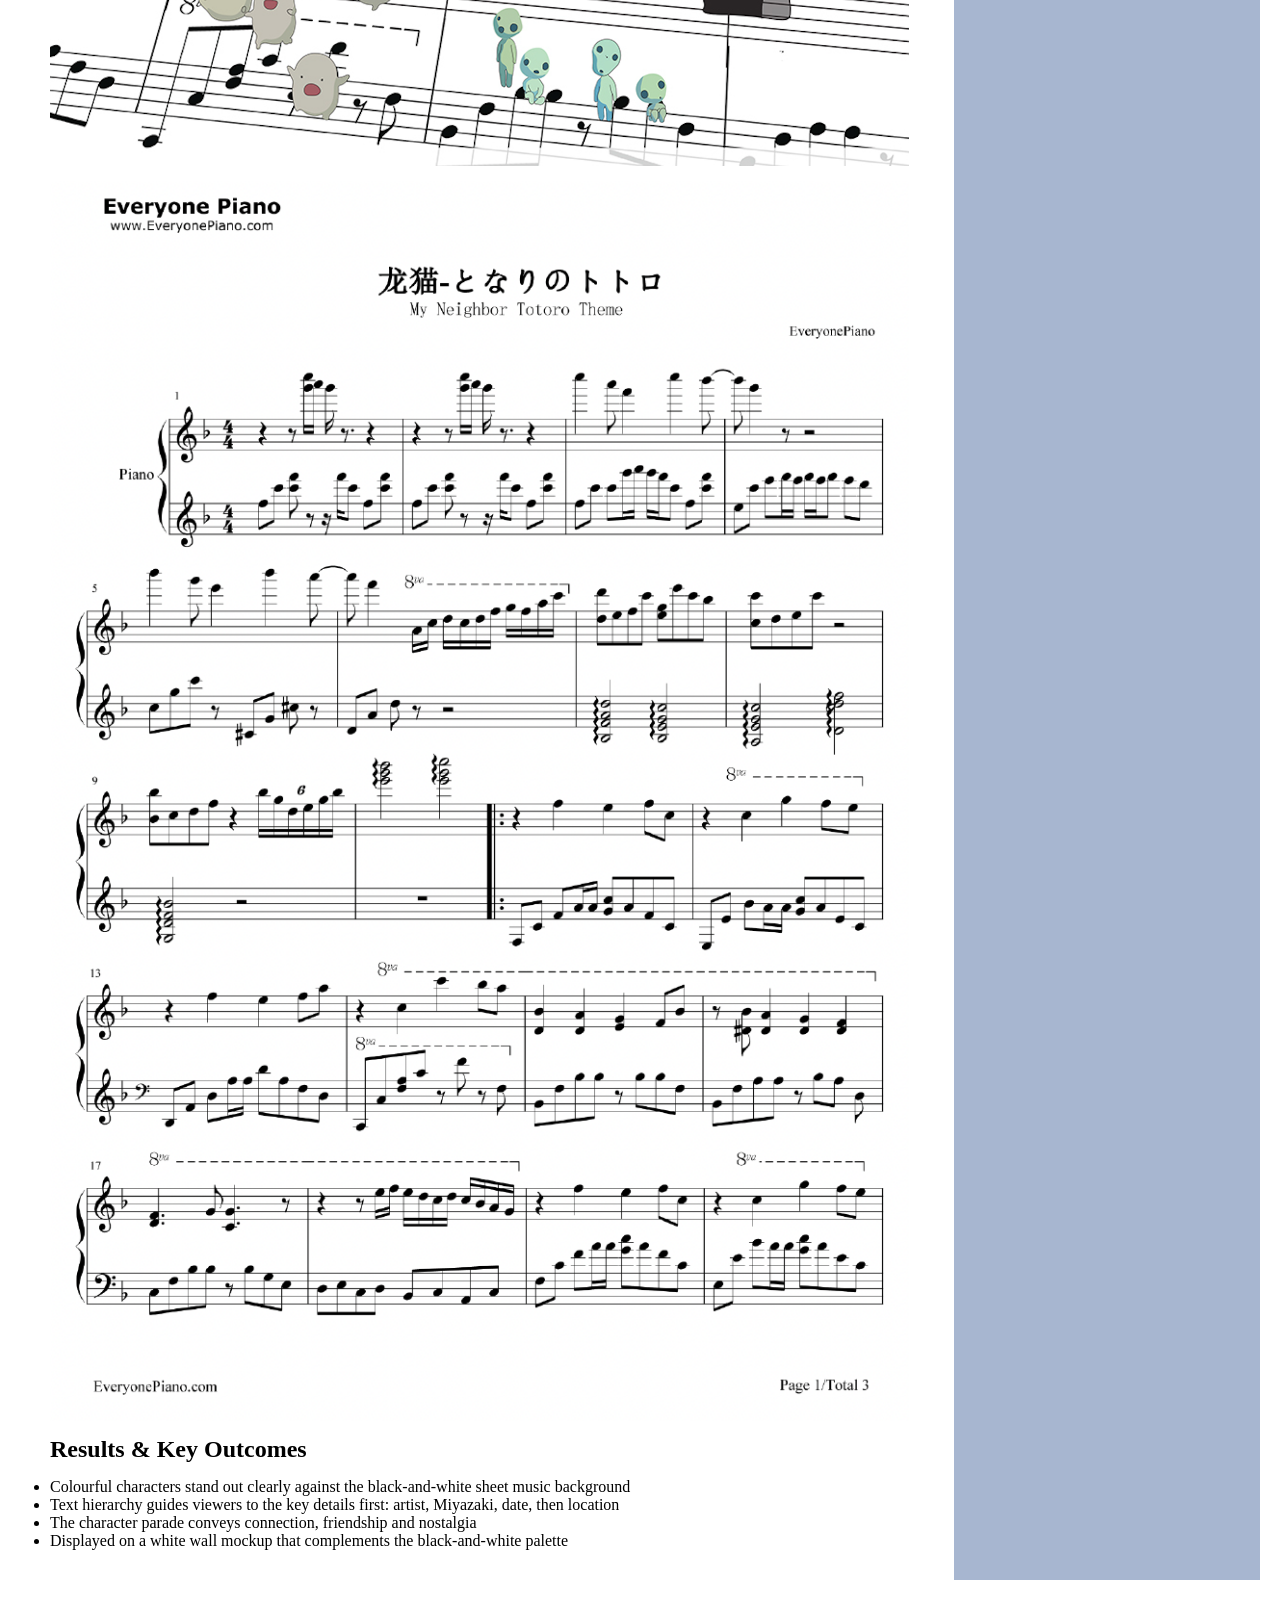
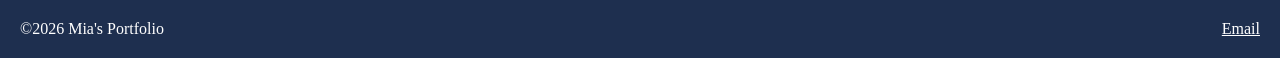
==== commit 256e31f0: "ver13" ====
--- a/detail.html
+++ b/detail.html
@@ -8,7 +8,7 @@
 </head>
 <body>
     <header class="site-header">
-        <h1>Mia's Portfolio</h1>
+        <a href="index.html" class="brand">Mia's Portfolio</a>
         <nav>
             <a href="index.html">Home</a>
             <a href="detail.html">Case Study</a>
@@ -18,7 +18,7 @@
 
     <main class="detail-layout">
         <section class="detail-hero">
-            <p>CASE STUDY-GRAPHIC DESIGN & MARKETING</>
+            <p>CASE STUDY-GRAPHIC DESIGN & MARKETING</p>
             <h1>Joe Hisaishi Concert Poster</h1>
             <p>A concert poster for a Joe Hisaishi symphonic concert celebrating Studio Ghibli’s music, using black-and-white sheet music to make colourful Ghibli characters stand out.</p>
         </section>
@@ -27,11 +27,11 @@
             <article class="Main_content_article_body">
                 <h2>Project Challenge</h2>
                 <p>Design a poster that attracts Studio Ghibli fans to the concert while clearly communicating the key details: the artist, Hayao Miyazaki’s films, the date and the location. It also needed to express the themes of culture, art and nostalgia found in Ghibli's films and music.</p>
-                <img src="img/poster.jpg"/>
+                <img src="img/poster.jpg" alt="Three Joe Hisaishi concert posters"/>
                 <h2>Solution</h2>
                 <p>The background uses sheet music from My Neighbour Totoro in black and white. Gestalt contrast and proximity draw attention to the colourful characters. Perspective makes the music larger in the foreground and smaller behind, adding depth, and shadows give each character a 3D effect. Plantagenet Cherokee brings elegance and playfulness, and the text hierarchy runs from Joe Hisaishi to Hayao Miyazaki, then date and location.</p>
-                <img src="img/Joe_Hisaishi.jpg"/>
-                <img src="img/music_sheet.jpg"/>
+                <img src="img/Joe_Hisaishi.jpg" alt="Joe Hisaishi concert poster"/>
+                <img src="img/music_sheet.jpg" alt="Studio Ghibli characters on black-and-white sheet music"/>
                 <h2>Results & Key Outcomes</h2>
                 <ul>
                     <li>Colourful characters stand out clearly against the black-and-white sheet music background</li>
--- a/css/style.css
+++ b/css/style.css
@@ -36,10 +36,6 @@
     padding: 30px;
     gap: 15px;
     color: white;
-}
-
-.primary-spotlight-banner{
-    color:white;
 }
 
 .Sidebar-Stats{
@@ -93,18 +89,30 @@
 .content-grid{
     display: grid;
     grid-template-columns: 1fr;
-    padding: 15px;
-    gap: 10px;
+    padding: 20px;
+    gap: 15px;
+}
+
+.Main_content_article_body{
+    display: flex;
+    flex-direction: column;
+      padding: 30px;
+    gap: 15px;
 }
 
 .Main_content_article_body img{
-    max-width: 100%;
-    padding: 15px;
+    display: block;
+    width: 100%;
+    height: auto;
 }
 
 .Spec_Sidebar{
+    align-self: star;
+    display: flex;
+    flex-direction: column;
     background-color: #A7b6D0;
-    padding: 15px;
+    gap: 20px;
+    padding: 30px;
 }
 
 .site-footer{
@@ -124,6 +132,6 @@
         grid-template-columns: 2fr 1fr;
     }
     .content-grid{
-        grid-template-columns: 3fr 1fr;;
+        grid-template-columns: 3fr 1fr;
     }
 }
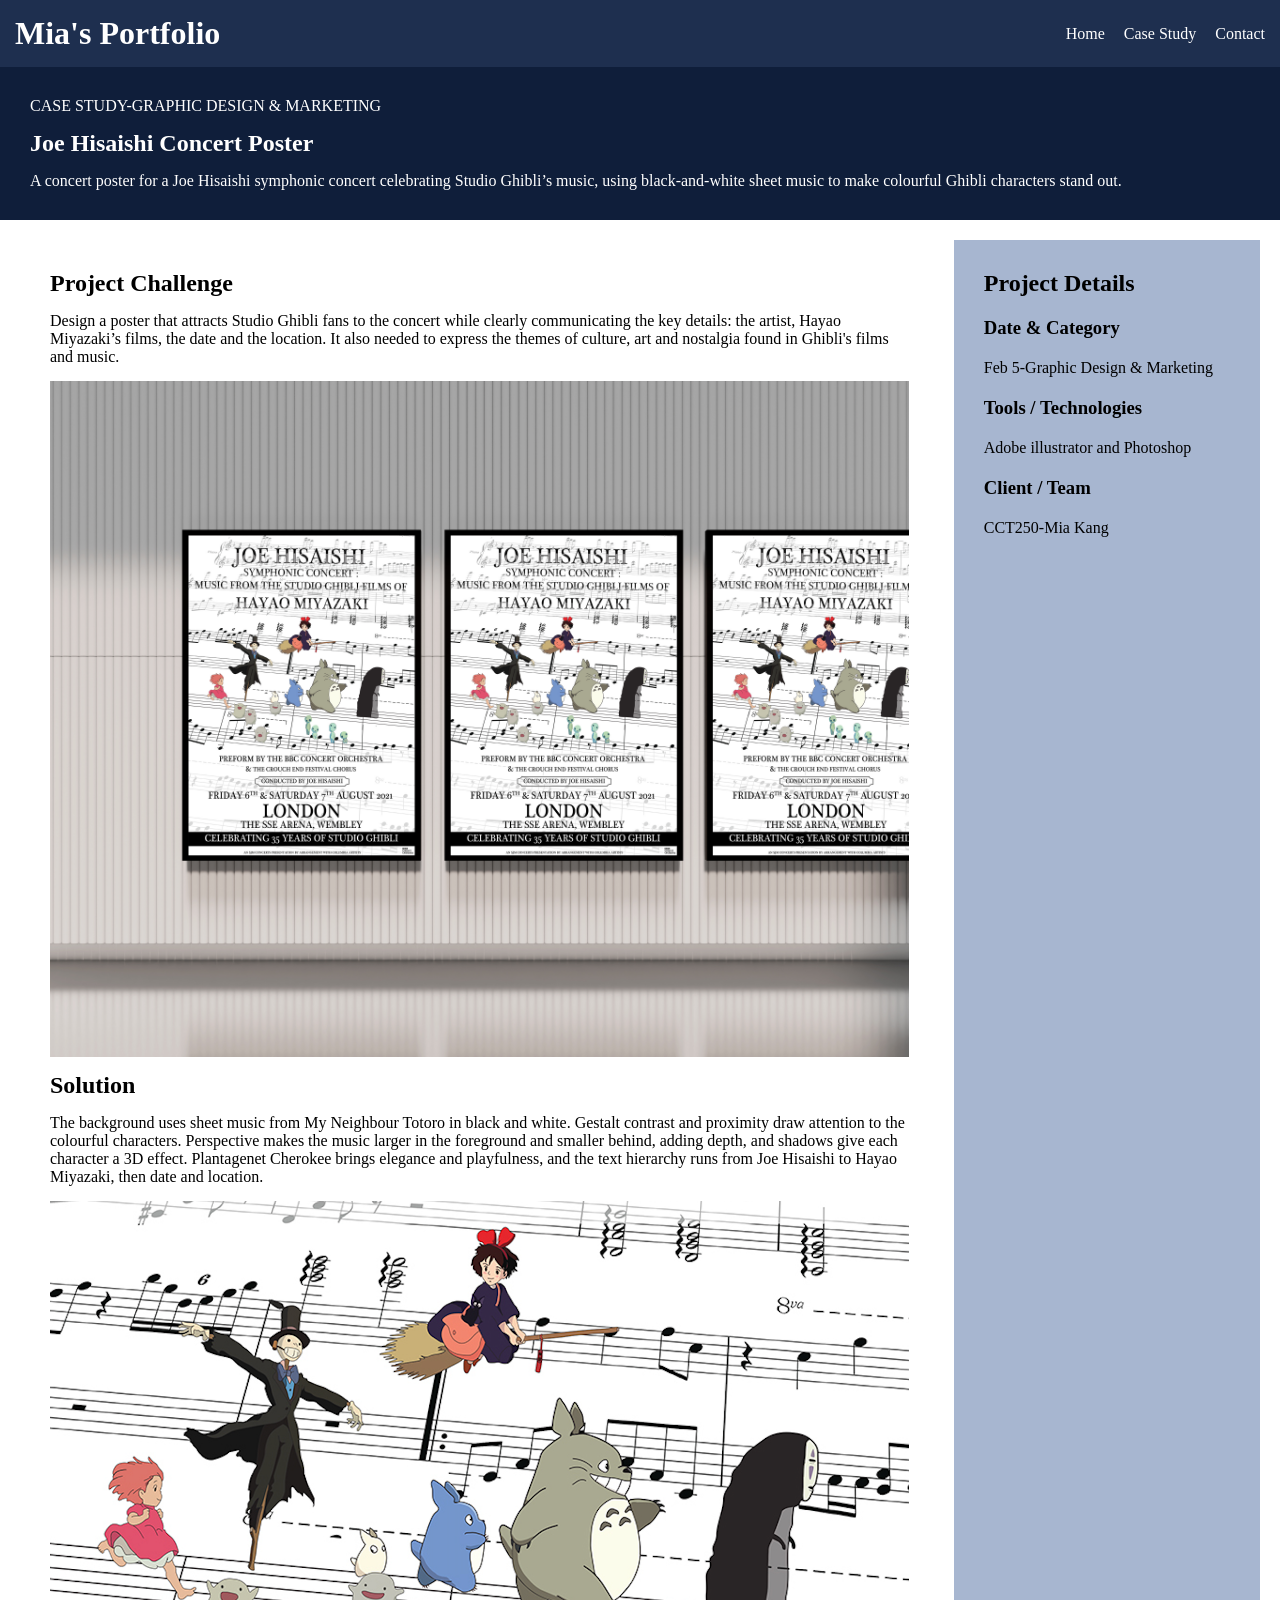
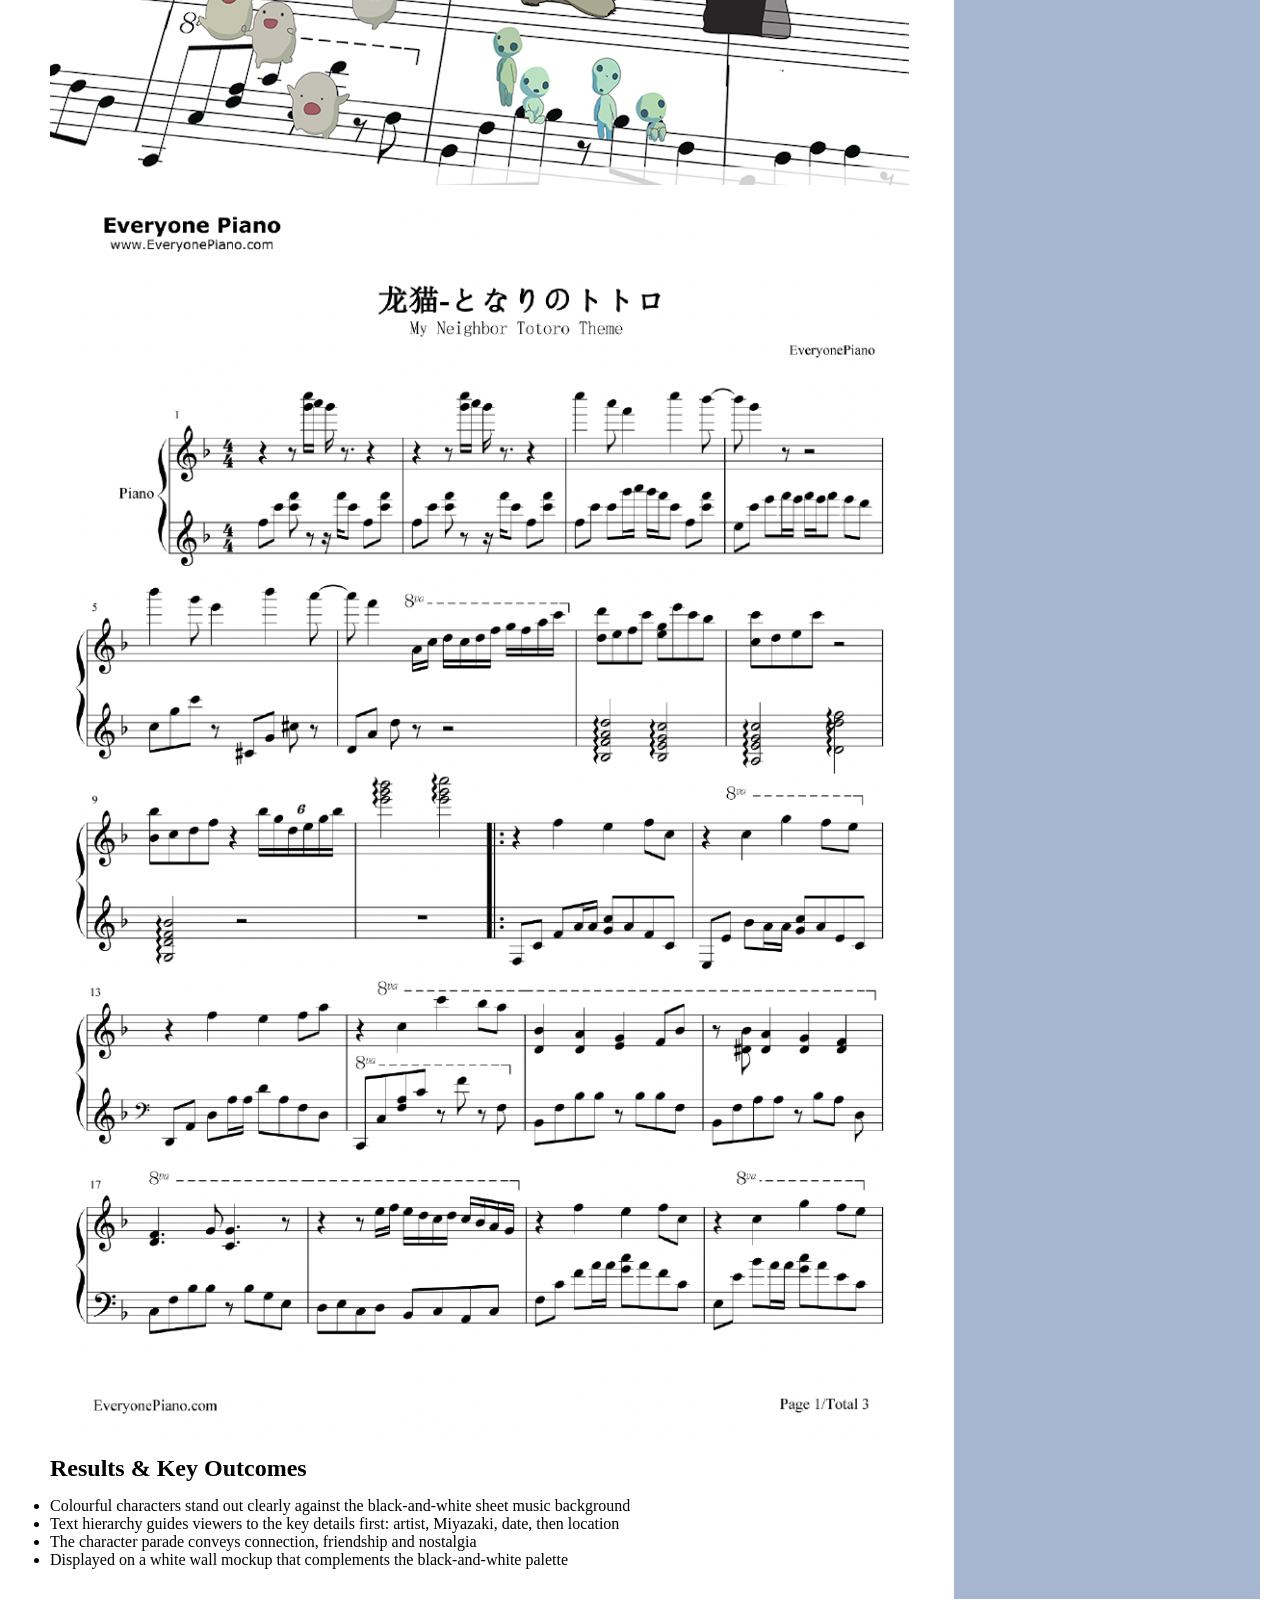
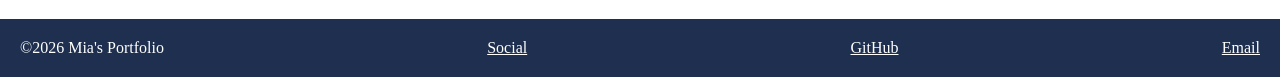
==== commit cc9fefa1: "ver14" ====
--- a/detail.html
+++ b/detail.html
@@ -8,7 +8,7 @@
 </head>
 <body>
     <header class="site-header">
-        <a href="index.html" class="brand">Mia's Portfolio</a>
+        <h1>Mia's Portfolio</h1>
         <nav>
             <a href="index.html">Home</a>
             <a href="detail.html">Case Study</a>
@@ -52,8 +52,10 @@
         </section>
     </main>
     
-    <footer class="site-footer">
+   <footer class="site-footer">
         <p>&copy;2026 Mia's Portfolio</p>
+        <a href="#">Social</a>
+        <a href="#">GitHub</a>
         <a href="mailto:mia.kang@mail.utoronto.ca">Email</a>
     </footer>
 </body>
--- a/css/style.css
+++ b/css/style.css
@@ -125,6 +125,7 @@
 }
 .site-footer a{
     color: white;
+    align-content: end;
 }
 
 @media(min-width:768px){
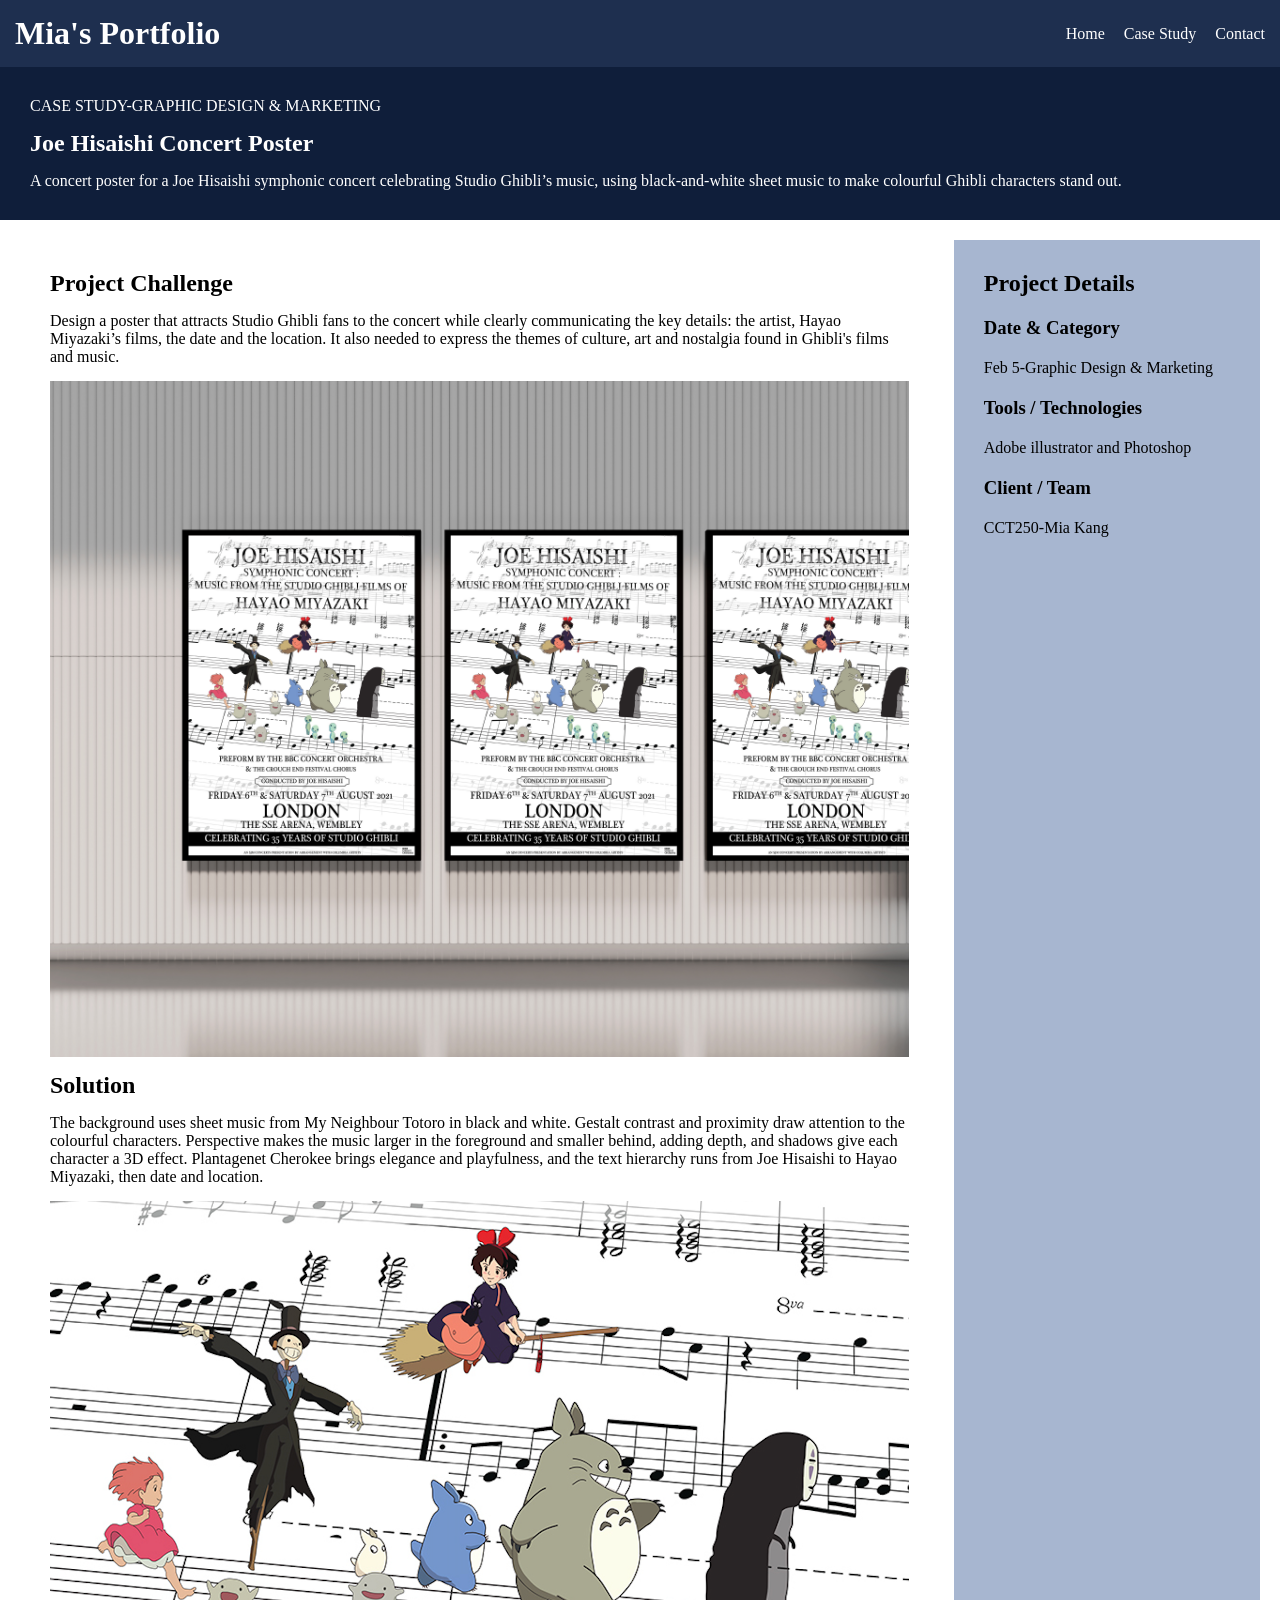
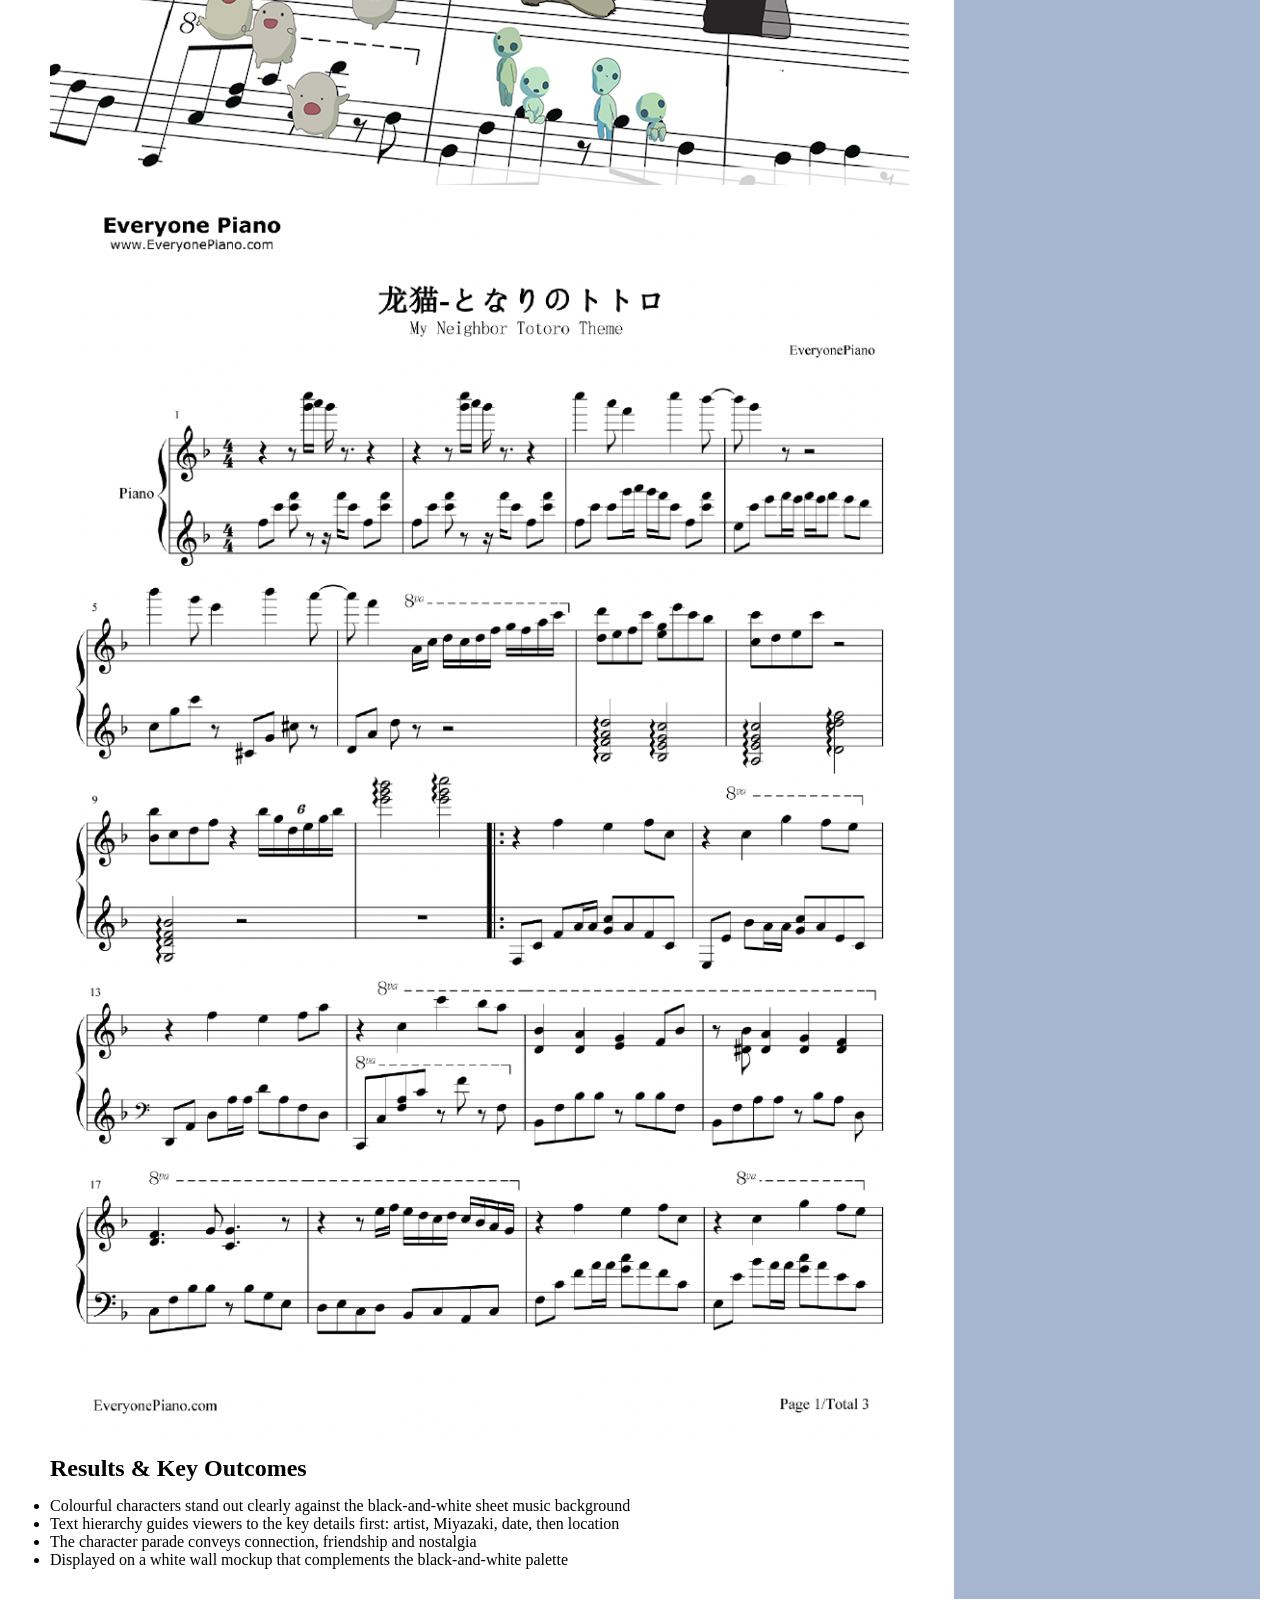
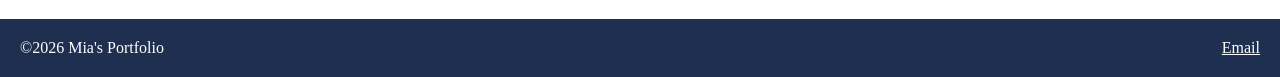
==== commit fdb51a0d: "ver15" ====
--- a/detail.html
+++ b/detail.html
@@ -54,8 +54,6 @@
     
    <footer class="site-footer">
         <p>&copy;2026 Mia's Portfolio</p>
-        <a href="#">Social</a>
-        <a href="#">GitHub</a>
         <a href="mailto:mia.kang@mail.utoronto.ca">Email</a>
     </footer>
 </body>
--- a/css/style.css
+++ b/css/style.css
@@ -118,14 +118,12 @@
 .site-footer{
     display:flex;
     justify-content: space-between;
-    align-items: center;
     background-color: #1e2f4f;
     color: white;
     padding: 20px;
 }
 .site-footer a{
     color: white;
-    align-content: end;
 }
 
 @media(min-width:768px){
